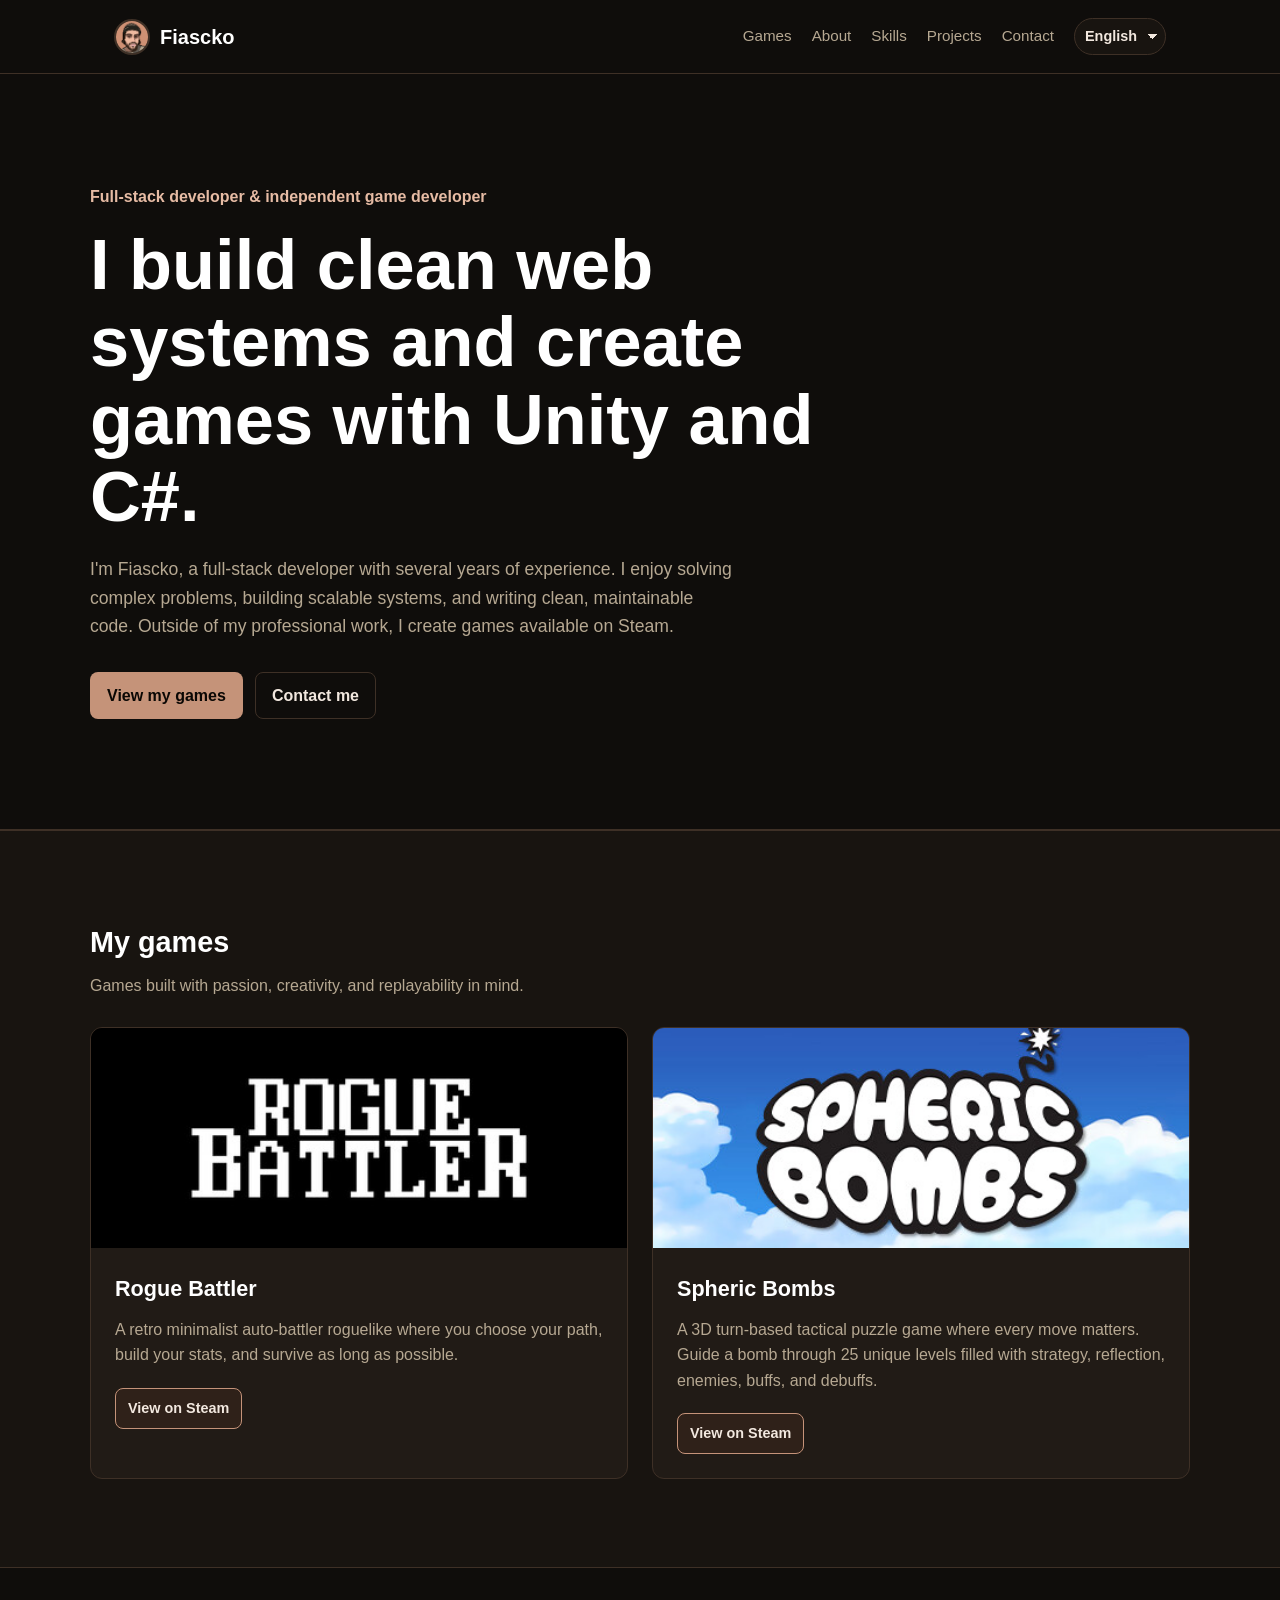
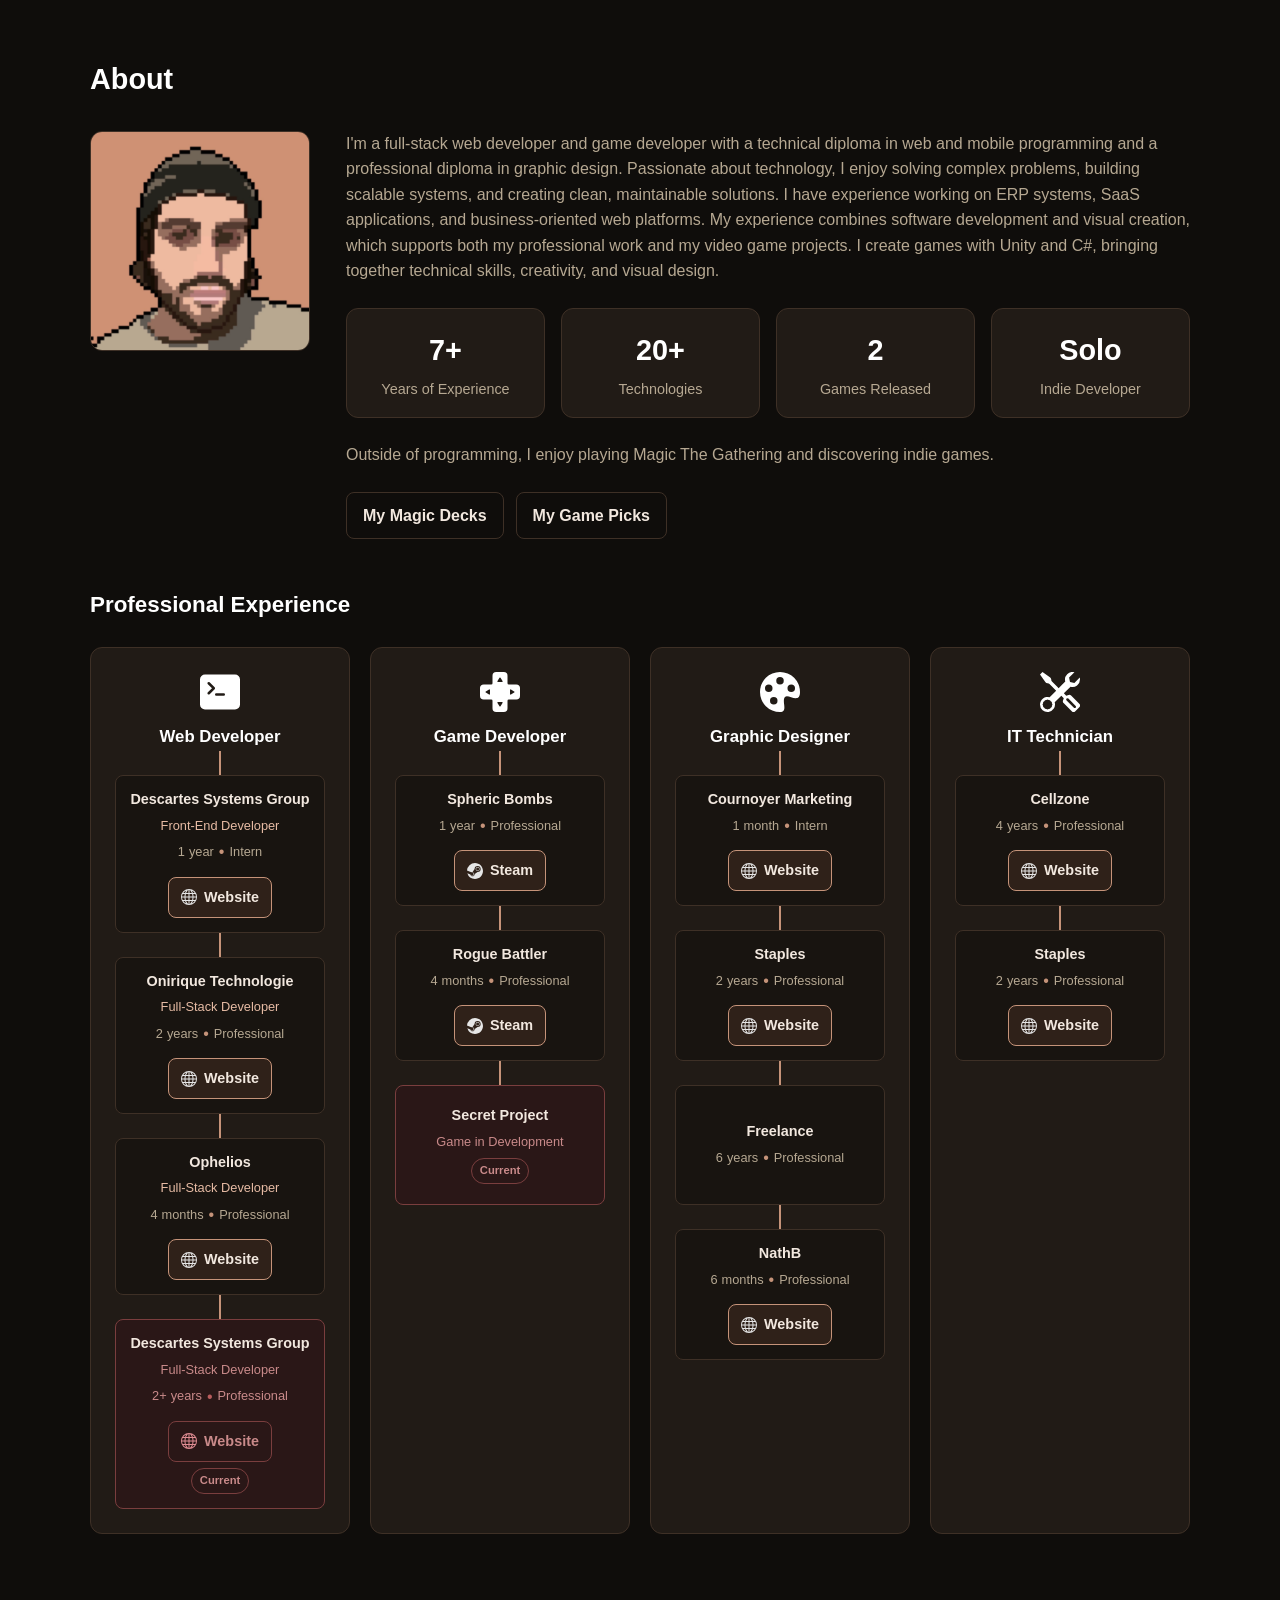
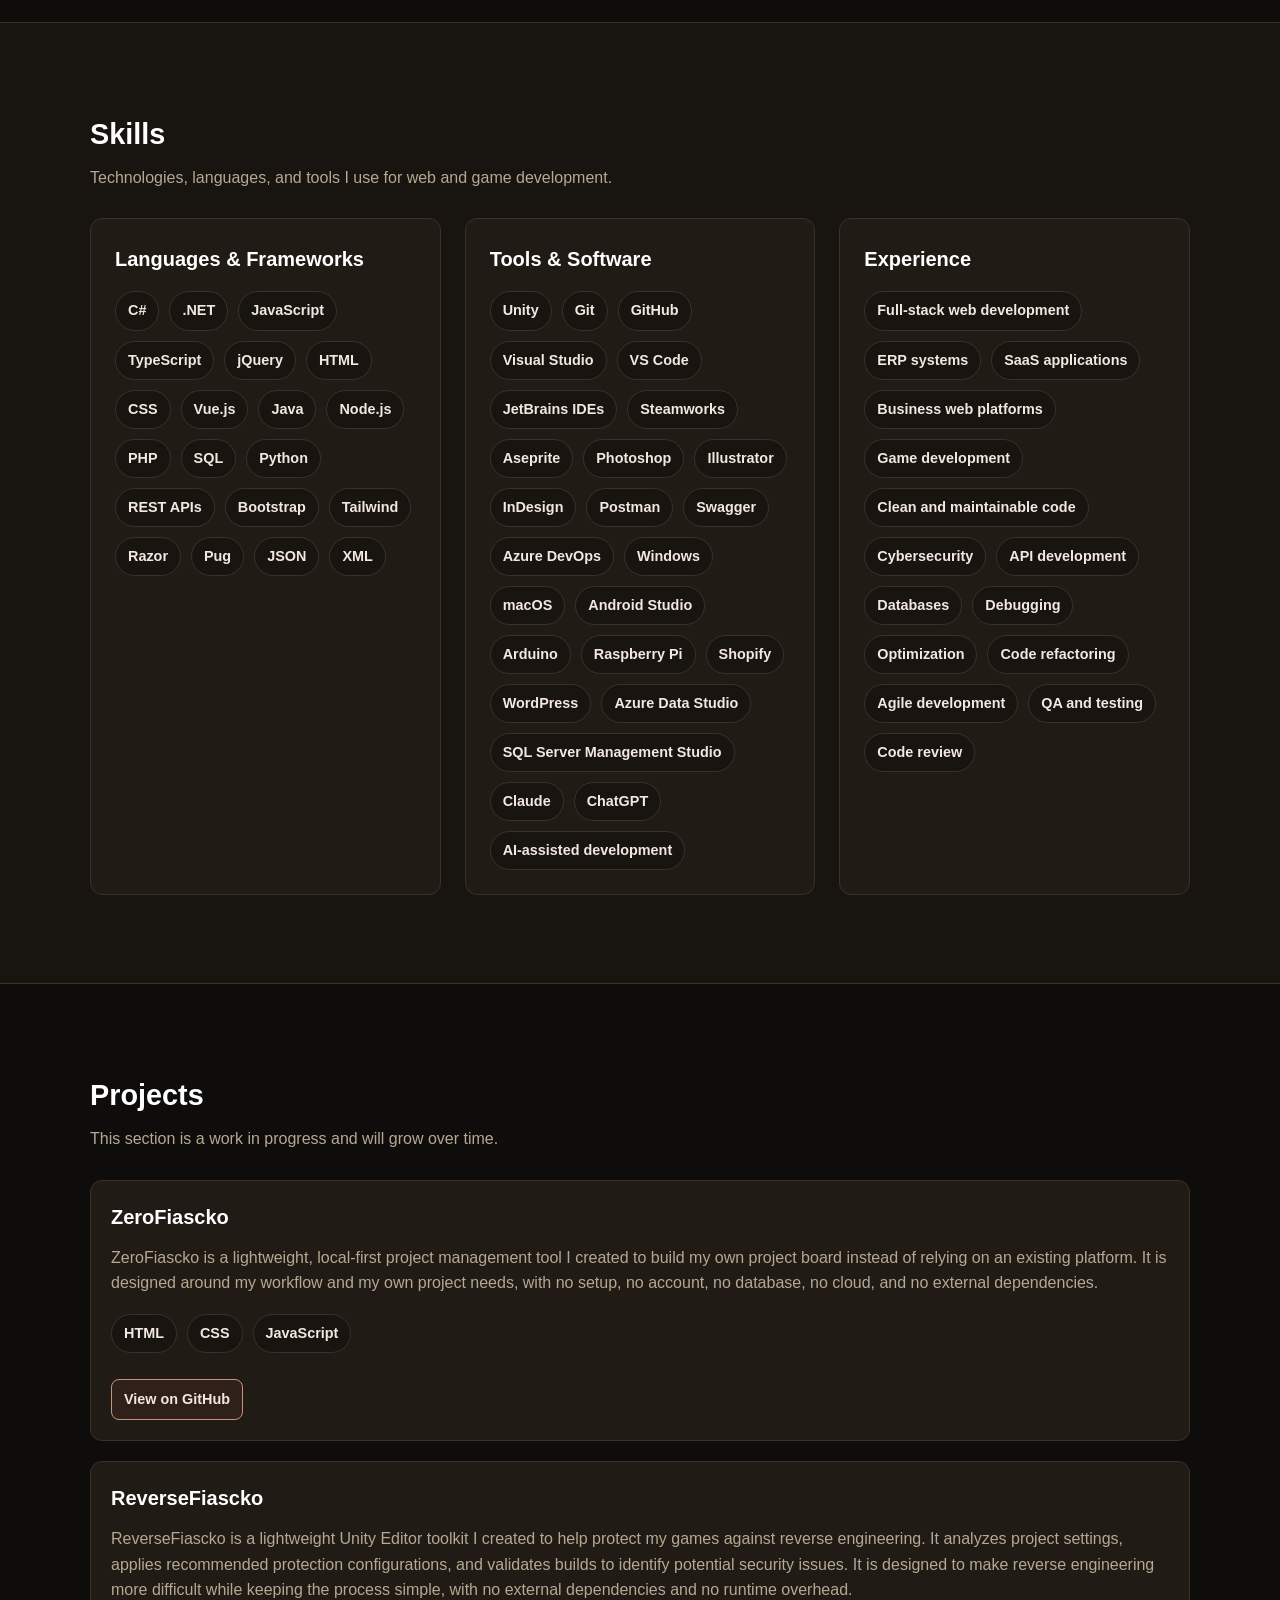
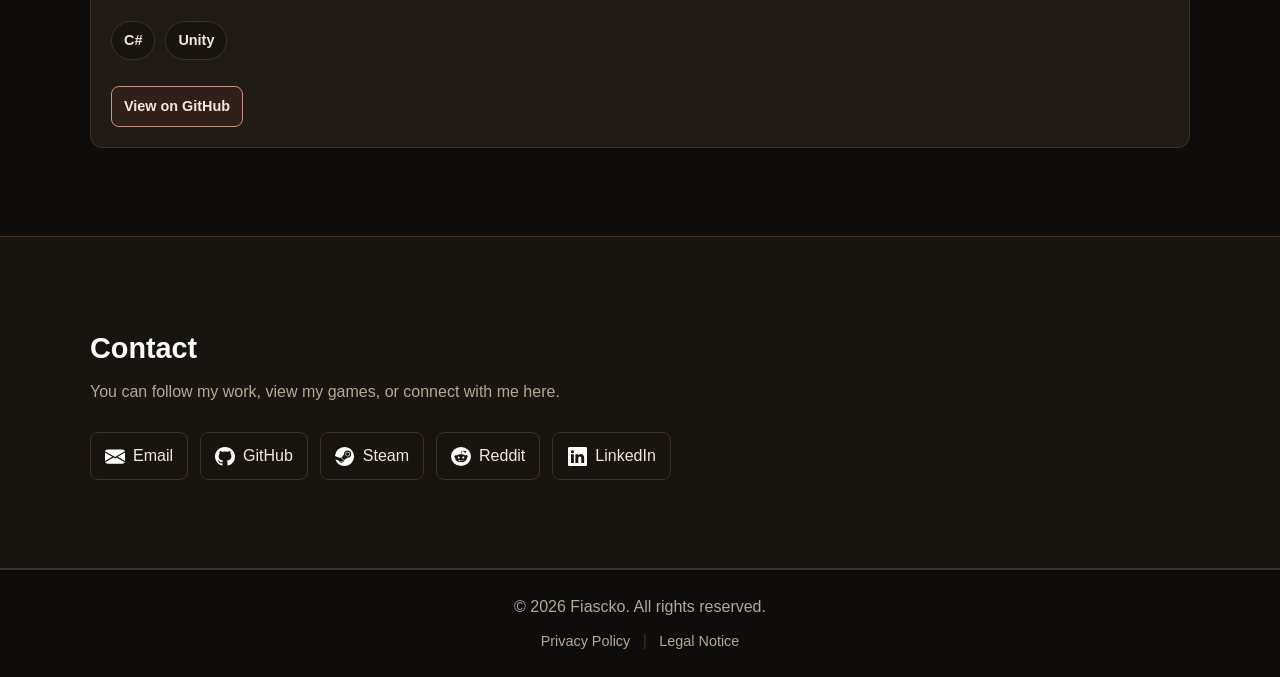
==== index.html @ 39b3ddce "feat: add code review in skills." ====
<!DOCTYPE html>
<html lang="en">
<head>
  <meta charset="UTF-8" />
  <meta name="viewport" content="width=device-width, initial-scale=1.0" />
  <meta
    name="description"
    content="Fiascko is a full-stack developer and independent game developer creating clean web systems and games with Unity and C#."
  />
  <title>Fiascko | Full-Stack Developer & Game Developer</title>
  <link rel="canonical" href="https://www.fiascko.com/"/>
  <link rel="icon" type="image/png" href="assets/logo/favicon.png"/>
  <link rel="stylesheet" href="css/style.css"/>
</head>
<body id="top">
  <header class="site-header">
    <nav class="navbar">
      <a href="#top" class="logo" aria-label="Fiascko home">
        <img
          src="assets/logo/profile.jpg"
          alt="Fiascko logo"
          class="logo-image"
        />
        <span>Fiascko</span>
      </a>
      <div class="nav-links">
        <a href="#games" class="nav-link" data-locale="nav_games">Games</a>
        <a href="#about" class="nav-link" data-locale="nav_about">About</a>
        <a href="#skills" class="nav-link" data-locale="nav_skills">Skills</a>
        <a href="#projects" class="nav-link" data-locale="nav_projects">Projects</a>
        <a href="#contact" class="nav-link" data-locale="nav_contact">Contact</a>
        <select id="locale-select" class="locale-select" aria-label="Language">
          <option
            value="en"
            data-label-en="English"
            data-label-fr="Anglais"
            data-label-it="Inglese"
            data-label-es="Inglés"
          >
            English
          </option>
          <option
            value="fr"
            data-label-en="French"
            data-label-fr="Français"
            data-label-it="Francese"
            data-label-es="Francés"
          >
            French
          </option>
          <option
            value="es"
            data-label-en="Spanish"
            data-label-fr="Espagnol"
            data-label-it="Spagnolo"
            data-label-es="Español"
          >
            Spanish
          </option>
          <option
            value="it"
            data-label-en="Italian"
            data-label-fr="Italien"
            data-label-it="Italiano"
            data-label-es="Italiano"
          >
            Italian
          </option>
        </select>
      </div>
    </nav>
  </header>
  <main>
    <section class="hero">
      <div class="hero-content">
        <p class="hero-tagline" data-locale="hero_tagline">
          Full-stack developer & independent game developer
        </p>
        <h1 data-locale="hero_title">
          I build clean web systems and create games with Unity and C#.
        </h1>
        <p class="hero-description" data-locale="hero_description">
          I'm Fiascko, a full-stack developer with several years of experience.
          I enjoy solving complex problems, building scalable systems, and
          writing clean, maintainable code. Outside of my professional work, I
          create games available on Steam.
        </p>
        <div class="hero-actions">
          <a href="#games" class="btn btn-primary" data-locale="hero_btn_games">
            View my games
          </a>
          <a href="#contact" class="btn btn-secondary" data-locale="hero_btn_contact">
            Contact me
          </a>
        </div>
      </div>
    </section>
    <section id="games" class="section section-alt">
      <div class="section-header">
        <h2 data-locale="games_title">My games</h2>
        <p data-locale="games_subtitle">
          Games built with passion, creativity, and replayability in mind.
        </p>
      </div>
      <div class="cards-grid">
        <article class="game-card">
          <img
            src="assets/steam-header/rogue-battler-header.jpg"
            alt="Rogue Battler"
            class="game-image"
          />
          <div class="card-content">
            <h3>Rogue Battler</h3>
            <p data-locale="rogue_battler_description">
              A retro minimalist auto-battler roguelike where you choose your
              path, build your stats, and survive as long as possible.
            </p>
            <a
              href="https://store.steampowered.com/app/4527990/Rogue_Battler/"
              class="btn btn-small"
              target="_blank"
              rel="noopener noreferrer"
              data-locale="view_on_steam"
            >
              View on Steam
            </a>
          </div>
        </article>
        <article class="game-card">
          <img
            src="assets/steam-header/spheric-bombs-header.jpg"
            alt="Spheric Bombs"
            class="game-image"
          />
          <div class="card-content">
            <h3>Spheric Bombs</h3>
            <p data-locale="spheric_bombs_description">
              A 3D turn-based tactical puzzle game where every move matters.
              Guide a bomb through 25 unique levels filled with strategy,
              reflection, enemies, buffs, and debuffs.
            </p>
            <a
              href="https://store.steampowered.com/app/2771650/Spheric_Bombs/"
              class="btn btn-small"
              target="_blank"
              rel="noopener noreferrer"
              data-locale="view_on_steam"
            >
              View on Steam
            </a>
          </div>
        </article>
      </div>
    </section>
    <section id="about" class="section">
      <div class="section-header">
        <h2 data-locale="about_title">About</h2>
      </div>
      <div class="about-layout">
        <div class="about-photo">
          <img
            src="assets/logo/profile.jpg"
            alt="Fiascko logo"
          />
        </div>
        <div class="about-content">
          <p data-locale="about_description">
            I'm a full-stack web developer and game developer with a technical diploma in web and mobile programming and a professional diploma in graphic design. Passionate about technology, I enjoy solving complex problems, building scalable systems, and creating clean, maintainable solutions. I have experience working on ERP systems, SaaS applications, and business-oriented web platforms. My experience combines software development and visual creation, which supports both my professional work and my video game projects. I create games with Unity and C#, bringing together technical skills, creativity, and visual design.
          </p>
          <div class="about-stats">
            <div class="about-stat">
              <span class="about-stat-number">7+</span>
              <span class="about-stat-label" data-locale="about_years_experience">Years of Experience</span>
            </div>
            <div class="about-stat">
              <span class="about-stat-number">20+</span>
              <span class="about-stat-label" data-locale="about_technologies">Technologies</span>
            </div>
            <div class="about-stat">
              <span class="about-stat-number">2</span>
              <span class="about-stat-label" data-locale="about_game_released">Games Released</span>
            </div>
            <div class="about-stat">
              <span class="about-stat-number" data-locale="about_solo">Solo</span>
              <span class="about-stat-label" data-locale="about_indie_developer">Indie Developer</span>
            </div>
          </div>
          <p class="about-hobbies" data-locale="about_hobbies">
            Outside of programming, I enjoy playing Magic The Gathering and discovering indie games.
          </p>
          <div class="about-links">
            <a href="mtg.html" class="btn btn-secondary" data-locale="about_magic_decks">
              My Magic Decks
            </a>
            <a href="game-picks.html" class="btn btn-secondary" data-locale="about_game_picks">
              My Game Picks
            </a>
          </div>
        </div>
      </div> 
      <div class="experience-section">
        <h3 class="experience-heading" data-locale="experience_title">
          Professional Experience
        </h3>
        <div class="experience-tree">
          <article class="skill-card experience-branch">
            <div class="experience-category">
              <img src="assets/logo/experience-icons/terminal.svg" alt="" aria-hidden="true">
              <h4 data-locale="experience_web_developer">Web Developer</h4>
            </div>
            <div class="experience-items">
              <div class="experience-item">
                <div class="experience-item-trigger">
                  <strong>Descartes Systems Group</strong>
                  <span class="experience-role" data-locale="experience_frontend">Front-End Developer</span>
                  <div class="experience-meta">
                    <span class="experience-period">
                      <span>1</span>
                      <span data-locale="experience_year">year</span>
                    </span>
                    <span class="experience-separator" aria-hidden="true">•</span>
                    <span data-locale="experience_intern">Intern</span>
                  </div>
                  <a href="https://www.descartes.com/" class="btn btn-small experience-website" target="_blank" rel="noopener noreferrer">
                    <img src="assets/logo/experience-icons/globe.svg" alt="" aria-hidden="true">
                    <span data-locale="experience_website">Website</span>
                  </a>
                </div>
              </div>
              <div class="experience-item">
                <div class="experience-item-trigger">
                  <strong>Onirique Technologie</strong>
                  <span class="experience-role" data-locale="experience_fullstack">Full-Stack Developer</span>
                  <div class="experience-meta">
                    <span class="experience-period">
                      <span>2</span>
                      <span data-locale="experience_years">years</span>
                    </span>
                    <span class="experience-separator" aria-hidden="true">•</span>
                    <span data-locale="experience_professional">Professional</span>
                  </div>
                  <a href="https://onirique.io" class="btn btn-small experience-website" target="_blank" rel="noopener noreferrer">
                    <img src="assets/logo/experience-icons/globe.svg" alt="" aria-hidden="true">
                    <span data-locale="experience_website">Website</span>
                  </a>
                </div>
              </div>
              <div class="experience-item">
                <div class="experience-item-trigger">
                  <strong>Ophelios</strong>
                  <span class="experience-role" data-locale="experience_fullstack">Full-Stack Developer</span>
                  <div class="experience-meta">
                    <span class="experience-period">
                      <span>4</span>
                      <span data-locale="experience_months">months</span>
                    </span>
                    <span class="experience-separator" aria-hidden="true">•</span>
                    <span data-locale="experience_professional">Professional</span>
                  </div>
                  <a href="https://ophelios.com" class="btn btn-small experience-website" target="_blank" rel="noopener noreferrer">
                    <img src="assets/logo/experience-icons/globe.svg" alt="" aria-hidden="true">
                    <span data-locale="experience_website">Website</span>
                  </a>
                </div>
              </div>
              <div class="experience-item experience-item-current">
                <div class="experience-item-trigger">
                  <strong>Descartes Systems Group</strong>
                  <span class="experience-role" data-locale="experience_fullstack">Full-Stack Developer</span>
                  <div class="experience-meta">
                    <span class="experience-period">
                      <span>2+</span>
                      <span data-locale="experience_years">years</span>
                    </span>
                    <span class="experience-separator" aria-hidden="true">•</span>
                    <span data-locale="experience_professional">Professional</span>
                  </div>
                  <a href="https://www.descartes.com/" class="btn btn-small experience-website" target="_blank" rel="noopener noreferrer">
                    <img src="assets/logo/experience-icons/globe.svg" alt="" aria-hidden="true">
                    <span data-locale="experience_website">Website</span>
                  </a>
                  <span class="experience-current" data-locale="experience_current">Current</span>
                </div>
              </div>
            </div>
          </article>
          <article class="skill-card experience-branch">
            <div class="experience-category">
              <img src="assets/logo/experience-icons/dpad.svg" alt="" aria-hidden="true">
              <h4 data-locale="experience_game_developer">Game Developer</h4>
            </div>
            <div class="experience-items">
              <div class="experience-item">
                <div class="experience-item-trigger">
                  <strong>Spheric Bombs</strong>
                  <div class="experience-meta">
                    <span class="experience-period">
                      <span>1</span>
                      <span data-locale="experience_year">year</span>
                    </span>
                    <span class="experience-separator" aria-hidden="true">•</span>
                    <span data-locale="experience_professional">Professional</span>
                  </div>
                  <a href="https://store.steampowered.com/app/2771650/Spheric_Bombs/" class="btn btn-small experience-website" target="_blank" rel="noopener noreferrer">
                    <img src="assets/logo/contact-icons/steam.svg" alt="" aria-hidden="true">
                    <span>Steam</span>
                  </a>
                </div>
              </div>
              <div class="experience-item">
                <div class="experience-item-trigger">
                  <strong>Rogue Battler</strong>
                  <div class="experience-meta">
                    <span class="experience-period">
                      <span>4</span>
                      <span data-locale="experience_months">months</span>
                    </span>
                    <span class="experience-separator" aria-hidden="true">•</span>
                    <span data-locale="experience_professional">Professional</span>
                  </div>
                  <a href="https://store.steampowered.com/app/4527990/Rogue_Battler/" class="btn btn-small experience-website" target="_blank" rel="noopener noreferrer">
                    <img src="assets/logo/contact-icons/steam.svg" alt="" aria-hidden="true">
                    <span>Steam</span>
                  </a>
                </div>
              </div>
              <div class="experience-item experience-item-current">
                <div class="experience-item-trigger">
                  <strong data-locale="experience_secret_project">Secret Project</strong>
                  <span class="experience-role" data-locale="experience_in_development">Game in Development</span>
                  <span class="experience-current" data-locale="experience_current">Current</span>
                </div>
              </div>
            </div>
          </article>
          <article class="skill-card experience-branch">
            <div class="experience-category">
              <img src="assets/logo/experience-icons/palette.svg" alt="" aria-hidden="true">
              <h4 data-locale="experience_graphic_designer">Graphic Designer</h4>
            </div>
            <div class="experience-items">
              <div class="experience-item">
                <div class="experience-item-trigger">
                  <strong>Cournoyer Marketing</strong>
                  <div class="experience-meta">
                    <span class="experience-period">
                      <span>1</span>
                      <span data-locale="experience_month">month</span>
                    </span>
                    <span class="experience-separator" aria-hidden="true">•</span>
                    <span data-locale="experience_intern">Intern</span>
                  </div>
                  <a href="https://www.cournoyer.cc" class="btn btn-small experience-website" target="_blank" rel="noopener noreferrer">
                    <img src="assets/logo/experience-icons/globe.svg" alt="" aria-hidden="true">
                    <span data-locale="experience_website">Website</span>
                  </a>
                </div>
              </div>
              <div class="experience-item">
                <div class="experience-item-trigger">
                  <strong>Staples</strong>
                  <div class="experience-meta">
                    <span class="experience-period">
                      <span>2</span>
                      <span data-locale="experience_years">years</span>
                    </span>
                    <span class="experience-separator" aria-hidden="true">•</span>
                    <span data-locale="experience_professional">Professional</span>
                  </div>
                  <a href="https://www.staples.ca/" class="btn btn-small experience-website" target="_blank" rel="noopener noreferrer">
                    <img src="assets/logo/experience-icons/globe.svg" alt="" aria-hidden="true">
                    <span data-locale="experience_website">Website</span>
                  </a>
                </div>
              </div>
              <div class="experience-item">
                <div class="experience-item-trigger">
                  <strong>Freelance</strong>
                  <div class="experience-meta">
                    <span class="experience-period">
                      <span>6</span>
                      <span data-locale="experience_years">years</span>
                    </span>
                    <span class="experience-separator" aria-hidden="true">•</span>
                    <span data-locale="experience_professional">Professional</span>
                  </div>
                </div>
              </div>
              <div class="experience-item">
                <div class="experience-item-trigger">
                  <strong>NathB</strong>
                  <div class="experience-meta">
                    <span class="experience-period">
                      <span>6</span>
                      <span data-locale="experience_months">months</span>
                    </span>
                    <span class="experience-separator" aria-hidden="true">•</span>
                    <span data-locale="experience_professional">Professional</span>
                  </div>
                  <a href="https://www.nathb.ca" class="btn btn-small experience-website" target="_blank" rel="noopener noreferrer">
                    <img src="assets/logo/experience-icons/globe.svg" alt="" aria-hidden="true">
                    <span data-locale="experience_website">Website</span>
                  </a>
                </div>
              </div>
            </div>
          </article>
          <article class="skill-card experience-branch">
            <div class="experience-category">
              <img src="assets/logo/experience-icons/tools.svg" alt="" aria-hidden="true">
              <h4 data-locale="experience_it_technician">IT Technician</h4>
            </div>
            <div class="experience-items">
              <div class="experience-item">
                <div class="experience-item-trigger">
                  <strong>Cellzone</strong>
                  <div class="experience-meta">
                    <span class="experience-period">
                      <span>4</span>
                      <span data-locale="experience_years">years</span>
                    </span>
                    <span class="experience-separator" aria-hidden="true">•</span>
                    <span data-locale="experience_professional">Professional</span>
                  </div>
                  <a href="https://www.cellzone.ca" class="btn btn-small experience-website" target="_blank" rel="noopener noreferrer">
                    <img src="assets/logo/experience-icons/globe.svg" alt="" aria-hidden="true">
                    <span data-locale="experience_website">Website</span>
                  </a>
                </div>
              </div>
              <div class="experience-item">
                <div class="experience-item-trigger">
                  <strong>Staples</strong>
                  <div class="experience-meta">
                    <span class="experience-period">
                      <span>2</span>
                      <span data-locale="experience_years">years</span>
                    </span>
                    <span class="experience-separator" aria-hidden="true">•</span>
                    <span data-locale="experience_professional">Professional</span>
                  </div>
                  <a href="https://www.staples.ca/" class="btn btn-small experience-website" target="_blank" rel="noopener noreferrer">
                    <img src="assets/logo/experience-icons/globe.svg" alt="" aria-hidden="true">
                    <span data-locale="experience_website">Website</span>
                  </a>
                </div>
              </div>
            </div>
          </article>
        </div>
      </div>
    </section>
    <section id="skills" class="section section-alt">
      <div class="section-header">
        <h2 data-locale="skills_title">Skills</h2>
        <p data-locale="skills_subtitle">
          Technologies, languages, and tools I use for web and game development.
        </p>
      </div>
      <div class="skills-grid">
        <article class="skill-card">
          <h3 data-locale="skills_languages_title">Languages & Frameworks</h3>
          <div class="skill-tags">
            <span>C#</span>
            <span>.NET</span>
            <span>JavaScript</span>
            <span>TypeScript</span>
            <span>jQuery</span>
            <span>HTML</span>
            <span>CSS</span>
            <span>Vue.js</span>
            <span>Java</span>
            <span>Node.js</span>
            <span>PHP</span>
            <span>SQL</span>
            <span>Python</span>
            <span>REST APIs</span>
            <span>Bootstrap</span>
            <span>Tailwind</span>
            <span>Razor</span>  
            <span>Pug</span>
            <span>JSON</span>  
            <span>XML</span> 
          </div>
        </article>
        <article class="skill-card">
          <h3 data-locale="skills_tools_title">Tools & Software</h3>
          <div class="skill-tags">
            <span>Unity</span>
            <span>Git</span>
            <span>GitHub</span>
            <span>Visual Studio</span>
            <span>VS Code</span>
            <span>JetBrains IDEs</span>
            <span>Steamworks</span>
            <span>Aseprite</span>
            <span>Photoshop</span>
            <span>Illustrator</span>
            <span>InDesign</span>
            <span>Postman</span>
            <span>Swagger</span>
            <span>Azure DevOps</span>
            <span>Windows</span>
            <span>macOS</span>
            <span>Android Studio</span>
            <span>Arduino</span>
            <span>Raspberry Pi</span>
            <span>Shopify</span>
            <span>WordPress</span>
            <span>Azure Data Studio</span>
            <span>SQL Server Management Studio</span>
            <span>Claude</span>
            <span>ChatGPT</span>
            <span>AI-assisted development</span>
          </div>
        </article>
        <article class="skill-card">
          <h3 data-locale="skills_experience_title">Experience</h3>
          <div class="skill-tags">
            <span data-locale="skill_full_stack">Full-stack web development</span>
            <span data-locale="skill_erp">ERP systems</span>
            <span data-locale="skill_saas">SaaS applications</span>
            <span data-locale="skill_business_platforms">Business web platforms</span>
            <span data-locale="skill_game_dev">Game development</span>
            <span data-locale="skill_clean_code">Clean and maintainable code</span>
            <span data-locale="skill_cybersecurity">Cybersecurity</span>
            <span data-locale="skill_api_development">API development</span>
            <span data-locale="skill_databases">Databases</span>
            <span data-locale="skill_debugging">Debugging</span>
            <span data-locale="skill_optimization">Optimization</span>
            <span data-locale="skill_code_refactoring">Code refactoring</span>
            <span data-locale="skill_agile_development">Agile development</span>
            <span data-locale="skill_qa">QA and testing</span>
            <span data-locale="skill_code_review">Code review</span>
          </div>
        </article>
      </div>
    </section>
    <section id="projects" class="section">
      <div class="section-header">
        <h2 data-locale="projects_title">Projects</h2>
        <p data-locale="projects_subtitle">
          This section is a work in progress and will grow over time.
        </p>
      </div>
      <div class="projects-grid">
        <article class="project-card">
          <h3>ZeroFiascko</h3>
          <p data-locale="project_zero_fiascko_description">
            ZeroFiascko is a lightweight, local-first project management tool I created to build my own project board instead of relying on an existing platform. It is designed around my workflow and my own project needs, with no setup, no account, no database, no cloud, and no external dependencies.
          </p>
          <div class="skill-tags project-tags">
            <span>HTML</span>
            <span>CSS</span>
            <span>JavaScript</span>
          </div>
          <a
            href="https://github.com/fiascko/ZeroFiascko"
            class="btn btn-small"
            target="_blank"
            rel="noopener noreferrer"
            data-locale="view_on_github"
          >
            View on GitHub
          </a>
        </article>
        <article class="project-card">
          <h3>ReverseFiascko</h3>
          <p data-locale="project_reverse_fiascko_description">
            ReverseFiascko is a lightweight Unity Editor toolkit I created to help protect my games against reverse engineering. It analyzes project settings, applies recommended protection configurations, and validates builds to identify potential security issues. It is designed to make reverse engineering more difficult while keeping the process simple, with no external dependencies and no runtime overhead.
          </p>
          <div class="skill-tags project-tags">
            <span>C#</span>
            <span>Unity</span>
          </div>
          <a
            href="https://github.com/fiascko/ReverseFiascko"
            class="btn btn-small"
            target="_blank"
            rel="noopener noreferrer"
            data-locale="view_on_github"
          >
            View on GitHub
          </a>
        </article>
      </div>
    </section>
    <section id="contact" class="section section-alt">
      <div class="section-header">
        <h2 data-locale="contact_title">Contact</h2>
        <p data-locale="contact_subtitle">
          You can follow my work, view my games, or connect with me here.
        </p>
      </div>
      <div class="social-links">
        <a
          href="mailto:help_fiascko@outlook.com"
          aria-label="Send an email to help_fiascko@outlook.com"
        >
          <img
            src="assets/logo/contact-icons/mail.svg"
            alt="Icon Mail"
            class="social-icon"
            aria-hidden="true"
          >
          <span>Email</span>
        </a>
        <a
          href="https://github.com/fiascko"
          target="_blank"
          rel="noopener noreferrer"
        >
          <img
            src="assets/logo/contact-icons/github.svg"
            alt="Icon Github"
            class="social-icon"
            aria-hidden="true"
          >
          <span>GitHub</span>
        </a>
        <a
          href="https://store.steampowered.com/developer/fiascko"
          target="_blank"
          rel="noopener noreferrer"
        >
          <img
            src="assets/logo/contact-icons/steam.svg"
            alt="Icon Steam"
            class="social-icon"
            aria-hidden="true"
          >
          <span>Steam</span>
        </a>
        <a
          href="https://www.reddit.com/user/FIASCK0/"
          target="_blank"
          rel="noopener noreferrer"
        >
          <img
            src="assets/logo/contact-icons/reddit.svg"
            alt="Icon Reddit"
            class="social-icon"
            aria-hidden="true"
          >
          <span>Reddit</span>
        </a>
        <a
          href="https://www.linkedin.com/in/jeremy-ethier"
          target="_blank"
          rel="noopener noreferrer"
        >
          <img
            src="assets/logo/contact-icons/linkedin.svg"
            alt="Icon Linkedin"
            class="social-icon"
            aria-hidden="true"
          >
          <span>LinkedIn</span>
        </a>
      </div>
    </section>
  </main>
  <footer class="site-footer">
    <p>
      © <span id="current-year"></span> Fiascko.
      <span data-locale="footer_rights">All rights reserved.</span>
    </p>
    <p class="footer-links">
      <a href="privacy.html" data-locale="footer_privacy">Privacy Policy</a>
      <span class="footer-separator">|</span>
      <a href="legal.html" data-locale="footer_legal">Legal Notice</a>
    </p>
  </footer>
  <button id="back-to-top" class="back-to-top" type="button" aria-label="Back to top">
    ↑
  </button>
  <script src="js/locales/en.js"></script>
  <script src="js/locales/fr.js"></script>
  <script src="js/locales/es.js"></script>
  <script src="js/locales/it.js"></script>
  <script src="js/locales.js"></script>
  <script src="js/main.js"></script>
</body>
</html>
---- css/style.css ----
:root {
  --color-bg: #0F0D0B;
  --color-bg-soft: #181410;
  --color-bg-card: #211B16;
  --color-border: #3E3026;
  --color-text: #F2E8DF;
  --color-text-muted: #B6A892;
  --color-accent: #C59379;
  --color-accent-hover: #E6BBA4;
  --color-accent-soft: #2F2119;
  --color-black: #0A0704;
  --color-white: #FFFFFF;
  --max-width: 1100px;
  --border-radius: 12px;
  --transition: 0.2s ease;
  --color-current-bg: #2A1717;
  --color-current-border: #7A3E3E;
  --color-current-hover: #B85C5C;
  --color-current-shadow: #B85C5C33;
  --color-current-text-muted: #C98A8A;
}

/* Scroll */
html {
  scroll-behavior: smooth;
}

section[id] {
  scroll-margin-top: 120px;
}

.nav-links {
  scrollbar-width: none;
}

.nav-links::-webkit-scrollbar {
  display: none;
}

/* Base mobile first */
* {
  box-sizing: border-box;
  margin: 0;
  padding: 0;
}

body {
  min-width: 320px;
  font-family: Arial, Helvetica, sans-serif;
  background: var(--color-bg);
  color: var(--color-text);
  line-height: 1.6;
}

a {
  color: inherit;
  text-decoration: none;
}

button,
select {
  font: inherit;
}

img {
  max-width: 100%;
  display: block;
}

/* Header */
.site-header {
  position: sticky;
  top: 0;
  z-index: 100;
  background: var(--color-bg);
  border-bottom: 1px solid var(--color-border);
}

.navbar {
  width: 100%;
  max-width: var(--max-width);
  margin: 0 auto;
  padding: 16px;
  display: flex;
  flex-direction: column;
  gap: 14px;
}

.nav-link {
  position: relative;
  font-weight: 500;
}

.nav-link.active {
  color: var(--color-accent-hover);
  font-weight: 700;
}

.nav-link.active::after {
  content: "";
  position: absolute;
  left: 0;
  right: 0;
  bottom: -6px;

  height: 2px;
  border-radius: 999px;
  background: var(--color-accent);
}

/* Logo */
.logo {
  display: inline-flex;
  align-items: center;
  gap: 10px;
  width: fit-content;

  color: var(--color-white);
  font-size: 1.25rem;
  font-weight: 700;
  transition: color var(--transition);
}

.logo:hover {
  color: var(--color-accent-hover);
}

.logo-image {
  width: 36px;
  height: 36px;
  border: 2px solid var(--color-border);
  border-radius: 50%;
  object-fit: cover;
  background: var(--color-bg-card);
  transition: border-color var(--transition);
}

.logo:hover .logo-image {
  border-color: var(--color-accent);
}

/* Navigation */
.nav-links {
  display: flex;
  flex-wrap: wrap;
  align-items: center;
  gap: 10px;
  row-gap: 12px;
  width: 100%;
  overflow: visible;
}

.nav-links a {
  color: var(--color-text-muted);
  font-size: clamp(0.68rem, 2.8vw, 0.95rem);
  white-space: nowrap;
  flex-shrink: 1;
  transition: color var(--transition);
}

.nav-links a:hover {
  color: var(--color-text);
}

.locale-select {
  appearance: none;
  flex: 0 0 auto;
  min-width: 92px;

  background:
    linear-gradient(45deg, transparent 50%, var(--color-text) 50%),
    linear-gradient(135deg, var(--color-text) 50%, transparent 50%),
    var(--color-bg-soft);

  background-position:
    calc(100% - 13px) 50%,
    calc(100% - 8px) 50%,
    0 0;

  background-size:
    5px 5px,
    5px 5px,
    100% 100%;

  background-repeat: no-repeat;

  color: var(--color-text);
  border: 1px solid var(--color-border);
  border-radius: 999px;
  padding: 6px 24px 6px 10px;
  cursor: pointer;
  font-size: 0.9rem;
  font-weight: 700;

  transition:
    border-color var(--transition),
    background-color var(--transition),
    color var(--transition),
    box-shadow var(--transition);
}

.locale-select:hover {
  border-color: var(--color-accent);
  color: var(--color-white);
  box-shadow: 0 0 12px var(--color-accent-soft);
}

.locale-select:focus,
.locale-select:focus-visible {
  outline: none;
  border-color: var(--color-accent);
  box-shadow: 0 0 0 2px var(--color-accent-soft);
}

.locale-select option {
  background: var(--color-bg-soft);
  color: var(--color-text);
}

@media (max-width: 899px) {
  .nav-links {
    flex-wrap: nowrap;
    gap: 7px;
  }

  .nav-links a {
    font-size: clamp(0.6rem, 2.35vw, 0.85rem);
    flex-shrink: 1;
  }

  .locale-select {
    flex: 0 0 auto;
    margin-left: auto;
    max-width: none;
  }
}

@media (max-width: 420px) {
  .nav-links {
    gap: 8px;
  }

  .nav-links a {
    font-size: clamp(0.66rem, 2.65vw, 0.85rem);
  }
}

html[data-current-locale="en"] .locale-select {
  width: 92px;
}

html[data-current-locale="fr"] .locale-select {
  width: 99px;
}

html[data-current-locale="es"] .locale-select {
  width: 98px;
}

html[data-current-locale="it"] .locale-select {
  width: 92px;
}

/* Hero */
.hero {
  padding: 64px 16px;
  border-bottom: 1px solid var(--color-border);
  background: var(--color-bg);
}

.hero-content {
  max-width: var(--max-width);
  margin: 0 auto;
}

.hero-tagline {
  display: inline-block;
  margin-bottom: 16px;
  color: var(--color-accent-hover);
  font-weight: 600;
}

.hero h1 {
  max-width: 760px;
  margin-bottom: 20px;
  color: var(--color-white);
  font-size: 2.3rem;
  line-height: 1.1;
}

.hero-description {
  max-width: 650px;
  margin-bottom: 32px;
  color: var(--color-text-muted);
  font-size: 1rem;
}

.hero-actions {
  display: flex;
  flex-direction: column;
  gap: 12px;
}

/* Sections */
.section {
  padding: 64px 16px;
}

.section-alt {
  background: var(--color-bg-soft);
  border-top: 1px solid var(--color-border);
  border-bottom: 1px solid var(--color-border);
}

.section-header,
.cards-grid,
.social-links {
  max-width: var(--max-width);
  margin-left: auto;
  margin-right: auto;
}

.section-header {
  margin-bottom: 28px;
}

.section-header h2 {
  margin-bottom: 8px;
  color: var(--color-white);
  font-size: 1.8rem;
}

.section-header p {
  color: var(--color-text-muted);
}

/* Cards */
.cards-grid {
  display: grid;
  grid-template-columns: 1fr;
  gap: 20px;
}

.game-card {
  background: var(--color-bg-card);
  border: 1px solid var(--color-border);
  border-radius: var(--border-radius);
  overflow: hidden;
  transition:
    transform var(--transition),
    border-color var(--transition),
    box-shadow var(--transition);
}

.game-card:hover {
  transform: translateY(-4px);
  border-color: var(--color-accent);
  box-shadow: 0 0 24px var(--color-accent-soft);
}

.game-image {
  width: 100%;
  height: 180px;
  object-fit: cover;
  background: var(--color-bg-soft);
}

.card-content {
  padding: 20px;
}

.card-content h3 {
  margin-bottom: 10px;
  color: var(--color-white);
  font-size: 1.35rem;
}

.card-content p {
  margin-bottom: 20px;
  color: var(--color-text-muted);
}

/* Buttons */
.btn {
  display: inline-flex;
  align-items: center;
  justify-content: center;

  width: 100%;
  border: 1px solid transparent;
  border-radius: 8px;
  padding: 10px 16px;

  font-weight: 700;
  transition:
    background var(--transition),
    border-color var(--transition),
    color var(--transition),
    transform var(--transition);
}

.btn:hover {
  transform: translateY(-1px);
}

.btn-primary {
  background: var(--color-accent);
  color: var(--color-black);
}

.btn-primary:hover {
  background: var(--color-accent-hover);
  color: var(--color-black);
}

.btn-secondary {
  background: transparent;
  border-color: var(--color-border);
  color: var(--color-text);
}

.btn-secondary:hover {
  border-color: var(--color-accent);
  background: var(--color-accent-soft);
  color: var(--color-white);
}

.btn-small {
  background: var(--color-accent-soft);
  border-color: var(--color-accent);
  color: var(--color-text);
  font-size: 0.9rem;
  padding: 8px 12px;
}

.btn-small:hover {
  background: var(--color-accent);
  border-color: var(--color-accent);
  color: var(--color-black);
}

/* About */
.about-layout {
  max-width: var(--max-width);
  margin-left: auto;
  margin-right: auto;

  display: flex;
  flex-direction: column;
  align-items: center;
  gap: 28px;
}

.about-photo {
  display: flex;
  justify-content: center;
  width: 100%;
}

.about-photo img {
  width: 180px;
  height: 180px;

  object-fit: cover;
  object-position: center;

  border-radius: var(--border-radius);
  border: 1px solid var(--color-border);
  background: var(--color-bg-card);

  transition:
    border-color var(--transition),
    box-shadow var(--transition);
}

.about-photo img:hover {
  border-color: var(--color-accent);
  box-shadow: 0 0 24px var(--color-accent-soft);
}

.about-content {
  display: flex;
  flex-direction: column;
  gap: 24px;

  width: 100%;
}

.about-content p {
  color: var(--color-text-muted);
}

.about-stats {
  display: grid;
  grid-template-columns: repeat(2, minmax(0, 1fr));
  gap: 16px;
}

.about-stat {
  background: var(--color-bg-card);
  border: 1px solid var(--color-border);
  border-radius: var(--border-radius);

  padding: 18px 14px;
  text-align: center;

  transition:
    transform var(--transition),
    border-color var(--transition),
    box-shadow var(--transition);
}

.about-stat:hover {
  transform: translateY(-4px);
  border-color: var(--color-accent);
  box-shadow: 0 0 24px var(--color-accent-soft);
}

.about-stat-number {
  display: block;

  margin-bottom: 6px;

  color: var(--color-white);
  font-size: 1.8rem;
  font-weight: 700;
}

.about-stat-label {
  display: block;

  color: var(--color-text-muted);
  font-size: .9rem;
  line-height: 1.4;
}

.about-hobbies {
  color: var(--color-text-muted);
}

.about-links {
  display: flex;
  flex-direction: column;
  gap: 12px;
}

/* Professional Experience */
.experience-section {
  max-width: var(--max-width);
  margin: 48px auto 0;
}

.experience-heading {
  margin-bottom: 24px;
  color: var(--color-white);
  font-size: 1.4rem;
}

.experience-category {
  display: flex;
  position: relative;
  flex-direction: column;
  align-items: center;
  gap: 12px;
  margin-bottom: 24px;
  text-align: center;
}

.experience-category img {
  width: 40px;
  height: 40px;
  object-fit: contain;
}

.experience-category h4 {
  color: var(--color-white);
  font-size: 1.05rem;
}


.experience-items {
  display: flex;
  flex-direction: column;
  align-items: center;
  gap: 24px;
}

.experience-item {
  position: relative;
  display: flex;
  flex-direction: column;
  align-items: center;
  width: 100%;
  min-width: 0;
}

.experience-item:not(:first-child)::before {
  content: "";
  position: absolute;
  bottom: 100%;
  left: 50%;
  width: 2px;
  height: 24px;
  background: var(--color-accent);
  transform: translateX(-50%);
}

.experience-item-trigger {
  position: relative;
  display: flex;
  flex-direction: column;
  align-items: center;
  justify-content: center;
  gap: 6px;
  width: 100%;
  min-height: 120px;
  padding: 14px 12px;
  border: 1px solid var(--color-border);
  border-radius: 8px;
  background: var(--color-bg-soft);
  color: var(--color-text);
  text-align: center;
  overflow-wrap: anywhere;
  transition:
    border-color var(--transition),
    background var(--transition),
    box-shadow var(--transition);
}

.experience-item-trigger:hover {
  border-color: var(--color-accent);
  background: var(--color-accent-soft);
  box-shadow: 0 0 16px var(--color-accent-soft);
}

.experience-item-trigger strong {
  font-size: 0.9rem;
  line-height: 1.35;
}

.experience-item-current .experience-item-trigger {
  background: var(--color-current-bg);
  border-color: var(--color-current-border);
}

.experience-item-current .experience-item-trigger:hover {
  background: var(--color-current-bg);
  border-color: var(--color-current-hover);
  box-shadow: 0 0 16px var(--color-current-shadow);
}

.experience-item-current .experience-role,
.experience-item-current .experience-meta {
  color: var(--color-current-text-muted);
}

.experience-item-current .experience-separator {
  color: var(--color-current-hover);
}

.experience-item-current .experience-current {
  background: var(--color-current-bg);
  border-color: var(--color-current-border);
  color: var(--color-current-text-muted);
}

.experience-role {
  color: var(--color-accent-hover);
  font-size: 0.8rem;
}

.experience-meta {
  display: flex;
  align-items: center;
  justify-content: center;
  flex-wrap: wrap;
  column-gap: 5px;
  row-gap: 0;
  color: var(--color-text-muted);
  font-size: 0.8rem;
  text-align: center;
}

.experience-period {
  display: inline-flex;
  align-items: center;
  gap: 4px;
  white-space: nowrap;
}

.experience-separator {
  color: var(--color-accent);
  font-size: 1rem;
  line-height: 1;
}

.experience-current {
  border: 1px solid var(--color-accent);
  border-radius: 999px;
  padding: 3px 8px;
  background: var(--color-accent-soft);
  color: var(--color-accent-hover);
  font-size: 0.7rem;
  font-weight: 600;
}

.experience-website {
  display: inline-flex;
  align-items: center;
  justify-content: center;
  flex-wrap: wrap;
  width: auto;
  max-width: 100%;
  gap: 7px;
  margin-top: 8px;
  text-align: center;
}

.experience-website span {
  white-space: nowrap;
}

.experience-website img {
  width: 16px;
  height: 16px;
  object-fit: contain;
  flex-shrink: 0;
  filter: brightness(0) saturate(100%) invert(90%);
}

.experience-website:hover img {
  filter: brightness(0);
}

.experience-item-current .experience-website {
  background: var(--color-current-bg);
  border-color: var(--color-current-border);
  color: var(--color-current-text-muted);
}

.experience-item-current .experience-website:hover {
  background: var(--color-current-hover);
  border-color: var(--color-current-hover);
  color: var(--color-white);
}

.experience-item-current .experience-website img {
  filter: brightness(0) saturate(100%) invert(63%) sepia(24%) saturate(590%) hue-rotate(306deg) brightness(94%);
}

.experience-item-current .experience-website:hover img {
  filter: brightness(0) invert(1);
}

.experience-tree {
  display: grid;
  grid-template-columns: repeat(2, minmax(0, 1fr));
  gap: 20px;
}

.experience-category::after {
  content: "";
  position: absolute;
  top: 100%;
  left: 50%;
  width: 2px;
  height: 24px;
  background: var(--color-accent);
  transform: translateX(-50%);
}

/* Skills */
.skills-grid {
  max-width: var(--max-width);
  margin-left: auto;
  margin-right: auto;

  display: grid;
  grid-template-columns: 1fr;
  gap: 20px;
}

.skill-card {
  background: var(--color-bg-card);
  border: 1px solid var(--color-border);
  border-radius: var(--border-radius);
  padding: 20px;
}

.skill-card h3 {
  margin-bottom: 16px;
  color: var(--color-white);
  font-size: 1.25rem;
}

.skill-tags {
  display: flex;
  flex-wrap: wrap;
  gap: 10px;
}

.skill-tags span {
  display: inline-flex;
  align-items: center;

  border: 1px solid var(--color-border);
  border-radius: 999px;
  padding: 7px 12px;

  background: var(--color-bg-soft);
  color: var(--color-text);
  font-size: 0.9rem;
  font-weight: 600;
}

.skill-tags span:hover {
  border-color: var(--color-accent);
  background: var(--color-accent-soft);
  color: var(--color-white);
}

/* Projects */
.projects-grid {
  max-width: var(--max-width);
  margin-left: auto;
  margin-right: auto;

  display: grid;
  grid-template-columns: 1fr;
  gap: 20px;
}

.project-card {
  display: flex;
  flex-direction: column;
  align-items: flex-start;
  min-height: 190px;
  background: var(--color-bg-card);
  border: 1px solid var(--color-border);
  border-radius: var(--border-radius);
  padding: 20px;
  transition:
    transform var(--transition),
    border-color var(--transition),
    box-shadow var(--transition);
}

.project-card:hover {
  transform: translateY(-4px);
  border-color: var(--color-accent);
  box-shadow: 0 0 24px var(--color-accent-soft);
}

.project-card h3 {
  margin-bottom: 12px;
  color: var(--color-white);
  font-size: 1.25rem;
}

.project-card p {
  color: var(--color-text-muted);
  margin-bottom: 18px;
}

.project-tags {
  margin-bottom: 22px;
}

.project-card .btn {
  margin-top: 4px;
}

/* Social links */
.social-links {
  display: flex;
  flex-direction: column;
  gap: 12px;
}

.social-links a {
  display: inline-flex;
  align-items: center;
  justify-content: center;
  gap: 8px;
  border: 1px solid var(--color-border);
  border-radius: 8px;
  padding: 10px 14px;
  color: var(--color-text);
  text-align: center;
  transition:
    border-color var(--transition),
    background var(--transition),
    color var(--transition);
}

.social-links a:hover {
  border-color: var(--color-accent);
  background: var(--color-accent-soft);
  color: var(--color-white);
}

.social-icon {
  width: 20px;
  height: 20px;
  max-height: 1.2em;
  object-fit: contain;
  flex: 0 0 auto;
}

/* Footer */
.site-footer {
  padding: 24px 16px;
  border-top: 1px solid var(--color-border);
  background: var(--color-bg);
  color: var(--color-text-muted);
  text-align: center;
}

.footer-links {
  margin-top: 8px;
}

.footer-links a {
  color: var(--color-text-muted);
  font-size: 0.9rem;
}

.footer-links a:hover {
  color: var(--color-accent-hover);
}

.footer-separator {
  margin: 0 8px;
  color: var(--color-border);
}

/* Back to top */
.back-to-top {
  position: fixed;
  right: 16px;
  bottom: 16px;
  z-index: 90;

  width: 44px;
  height: 44px;
  border: 1px solid var(--color-border);
  border-radius: 50%;

  background: var(--color-bg-card);
  color: var(--color-text);
  cursor: pointer;

  font-size: 1.2rem;
  font-weight: 700;

  opacity: 0;
  pointer-events: none;
  transform: translateY(8px);

  transition:
    opacity var(--transition),
    transform var(--transition),
    border-color var(--transition),
    background var(--transition),
    color var(--transition);
}

.back-to-top.visible {
  opacity: 1;
  pointer-events: auto;
  transform: translateY(0);
}

.back-to-top:hover {
  border-color: var(--color-accent);
  background: var(--color-accent-soft);
  color: var(--color-white);
}

.back-to-top:focus-visible {
  outline: 2px solid var(--color-accent);
  outline-offset: 3px;
}

/* Legal / Privacy page */
.legal-page {
  min-height: 70vh;
}

.legal-content {
  max-width: 820px;
  margin-left: auto;
  margin-right: auto;
}

.legal-content h1 {
  margin-bottom: 12px;
  color: var(--color-white);
  font-size: 2.4rem;
  line-height: 1.1;
}

.legal-content h2 {
  margin-top: 32px;
  margin-bottom: 10px;
  color: var(--color-white);
  font-size: 1.35rem;
}

.legal-content p {
  margin-bottom: 16px;
  color: var(--color-text-muted);
}

.legal-content a {
  color: var(--color-accent-hover);
  font-weight: 600;
}

.legal-content a:hover {
  color: var(--color-white);
}

.legal-content .btn-primary {
  color: var(--color-black);
}

.legal-content .btn-primary:hover {
  color: var(--color-black);
}

.legal-actions {
  margin-top: 32px;
}

/* MTG */
.mtg-grid {
  grid-template-columns: 1fr;
}

.mtg-card {
  display: flex;
  flex-direction: column;
}

.mtg-card-image {
  display: flex;
  align-items: center;
  justify-content: center;

  padding: 24px;
  background: var(--color-bg-soft);
}

.mtg-image {
  width: auto;
  height: 360px;
  max-width: 100%;
  object-fit: contain;
}

.mtg-format {
  display: inline-flex;
  width: fit-content;

  margin-bottom: 14px;
  border: 1px solid var(--color-border);
  border-radius: 999px;
  padding: 5px 10px;

  background: var(--color-bg-soft);
  color: var(--color-text-muted);

  font-size: 0.8rem;
  font-weight: 600;
}

.mtg-card .card-content {
  display: flex;
  flex-direction: column;
  align-items: flex-start;
}

.mtg-actions {
  max-width: var(--max-width);
  margin: 32px auto 0;
}

/* Game Picks */
.game-picks-page {
  min-height: 70vh;
}

.game-picks-grid {
  display: grid;
  grid-template-columns: 1fr;
  gap: 28px;

  max-width: var(--max-width);
  margin-left: auto;
  margin-right: auto;
}

.game-pick-card {
  padding: 20px;

  background: var(--color-bg-card);
  border: 1px solid var(--color-border);
  border-radius: var(--border-radius);

  transition:
    transform var(--transition),
    border-color var(--transition),
    box-shadow var(--transition);
}

.game-pick-card:hover {
  transform: translateY(-4px);
  border-color: var(--color-accent);
  box-shadow: 0 0 24px var(--color-accent-soft);
}

.game-pick-card h2 {
  margin-bottom: 16px;

  color: var(--color-white);
  font-size: 1.5rem;
}

.game-pick-body {
  display: grid;
  grid-template-columns: 1fr;
  gap: 20px;
}

.game-pick-image {
  display: block;

  width: 100%;
  aspect-ratio: 16 / 9;

  object-fit: cover;
  object-position: center;

  border-radius: 8px;
  background: var(--color-bg-soft);
}

.game-pick-content {
  padding: 0;
}

.game-pick-content p {
  color: var(--color-text-muted);
}

.game-picks-actions {
  max-width: var(--max-width);
  margin: 32px auto 0;
}

/* Tablet */
@media (min-width: 640px) {
  .navbar {
    padding: 18px 24px;
  }

  .hero {
    padding: 80px 24px;
  }

  .hero h1 {
    font-size: 3rem;
  }

  .hero-description {
    font-size: 1.05rem;
  }

  .hero-actions {
    flex-direction: row;
  }

  .btn {
    width: auto;
  }

  .section {
    padding: 72px 24px;
  }

  .about-photo img {
    width: 220px;
    height: 220px;
  }

  .about-links {
    flex-direction: row;
    justify-content: flex-start;
  }

  .social-links {
    flex-direction: row;
    flex-wrap: wrap;
  }

  .social-links a {
    text-align: left;
  }
}

@media (min-width: 768px) {
  .experience-tree {
    grid-template-columns: repeat(4, minmax(0, 1fr));
  }
}

/* Desktop */
@media (min-width: 900px) {
  .navbar {
    flex-direction: row;
    justify-content: space-between;
    align-items: center;
  }

  .nav-links {
    justify-content: flex-end;
    flex: 1;
    gap: 20px;
    width: auto;
  }

  .nav-links a {
    font-size: 0.95rem;
    flex-shrink: 0;
  }

  .locale-select {
    flex-basis: auto;
  }

  .hero {
    padding: 110px 24px;
  }

  .hero h1 {
    font-size: 4.4rem;
  }

  .hero-description {
    font-size: 1.1rem;
  }

  .section {
    padding: 88px 24px;
  }

  .cards-grid {
    grid-template-columns: repeat(2, minmax(0, 1fr));
    gap: 24px;
  }

  /* MTG */
  .cards-grid.mtg-grid {
    grid-template-columns: 1fr;
  }

  .mtg-card {
    display: grid;
    grid-template-columns: 360px 1fr;
  }

  .mtg-card-image {
    display: flex;
    align-items: center;
    justify-content: center;
    padding: 24px;
  }

  .mtg-image {
    width: auto;
    height: 420px;
    max-width: 100%;
    object-fit: contain;
  }

  .game-image {
    height: 220px;
  }

  .card-content {
    padding: 24px;
  }

  .about-layout {
    display: grid;
    grid-template-columns: 220px 1fr;
    gap: 36px;
    align-items: start;
  }

  .about-content {
    text-align: left;
  }

  .about-stats {
    grid-template-columns: repeat(4, minmax(0, 1fr));
  }

  .skills-grid {
    grid-template-columns: repeat(3, minmax(0, 1fr));
    gap: 24px;
  }

  .skill-card {
    padding: 24px;
  }

  /* Game Picks */
  .game-pick-card {
    padding: 24px;
  }

  .game-pick-card h2 {
    margin-bottom: 20px;
  }

  .game-pick-body {
    grid-template-columns: minmax(0, 48%) minmax(0, 1fr);
    align-items: start;
    gap: 32px;
  }

  .game-pick-content {
    padding-top: 4px;
  }
}
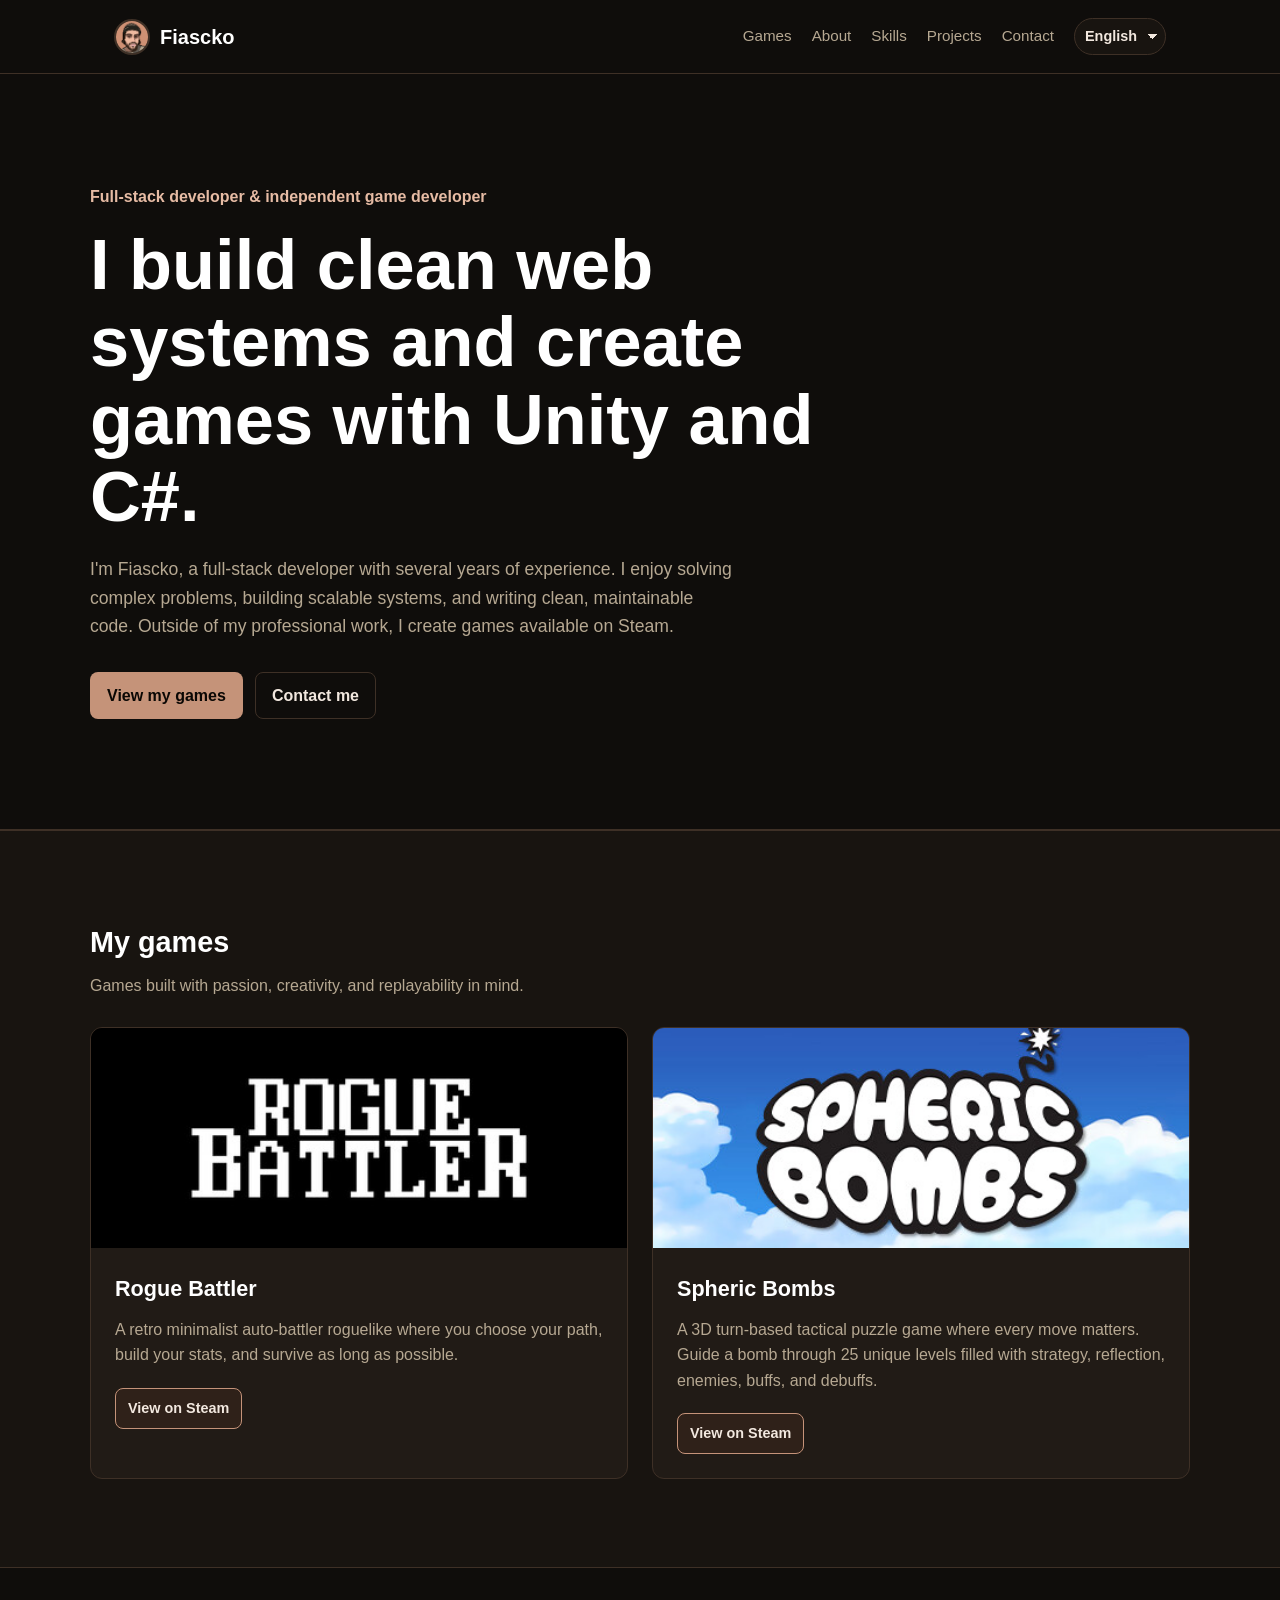
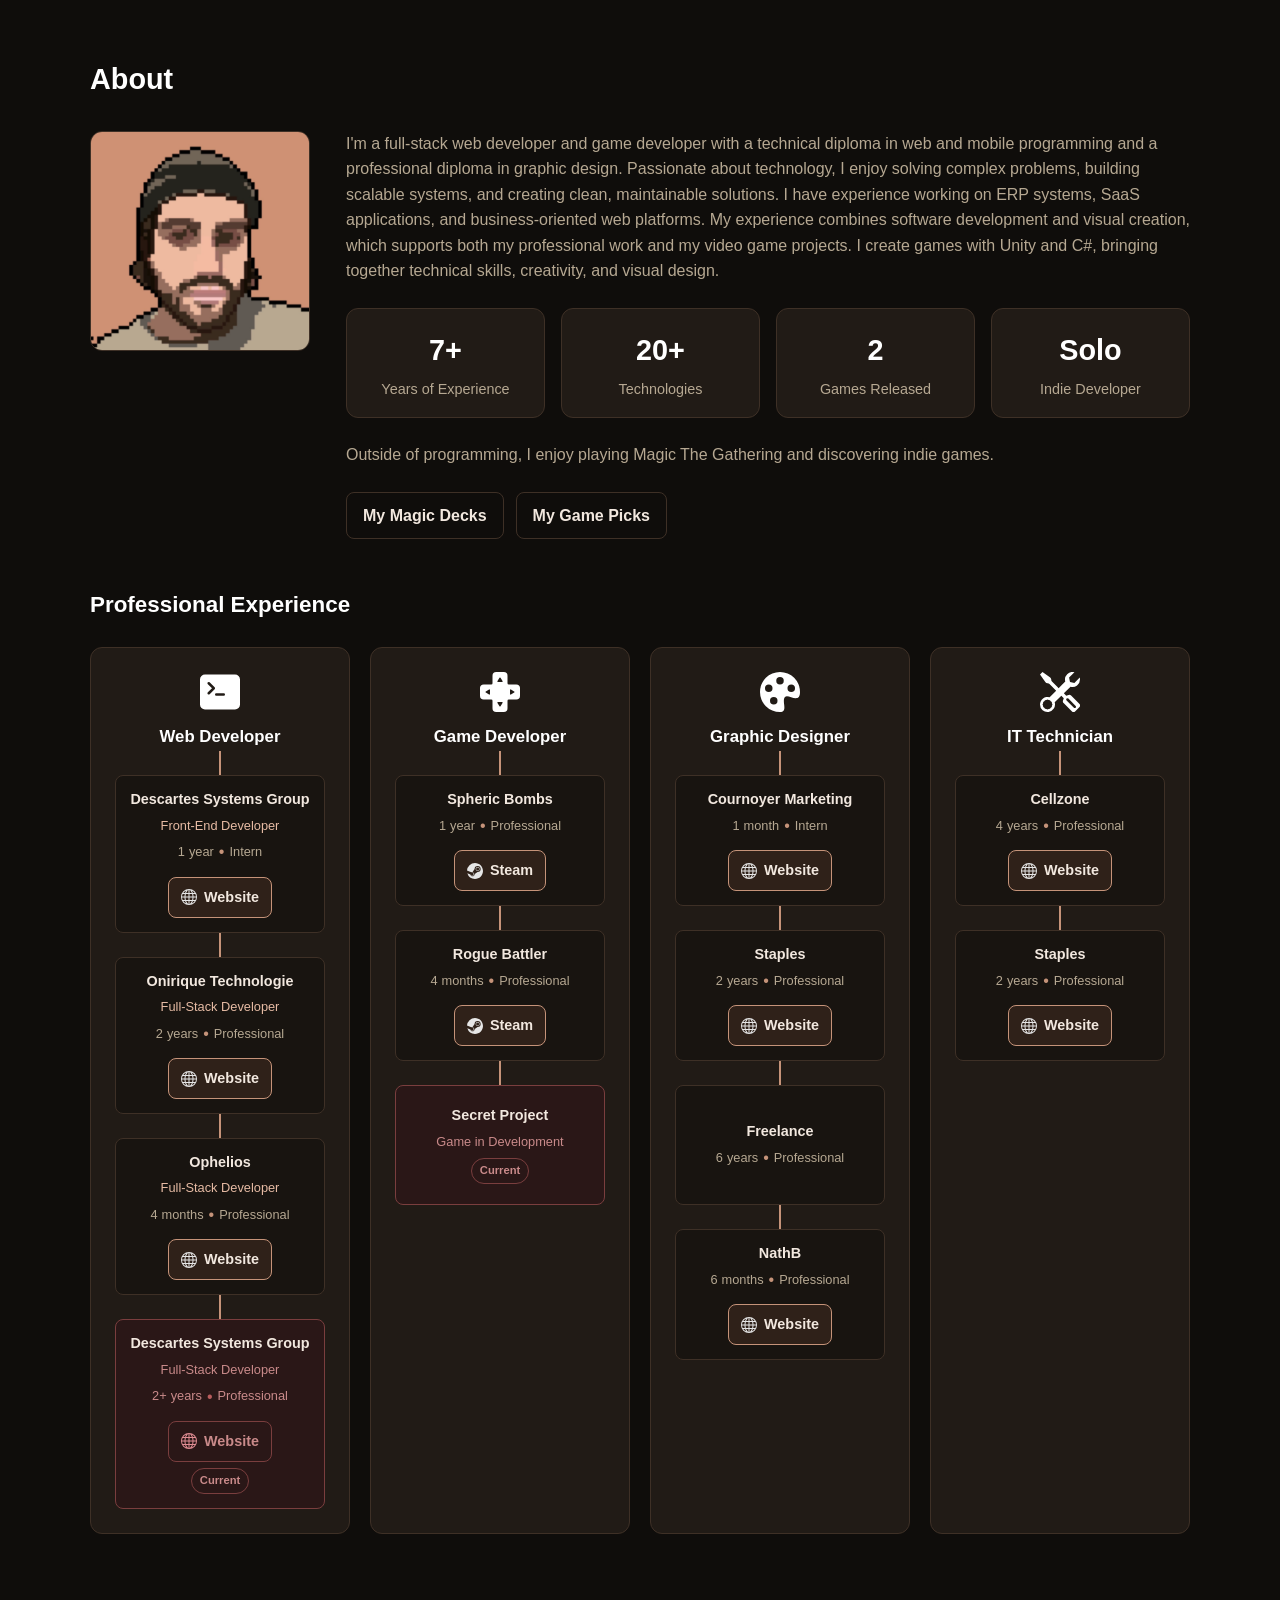
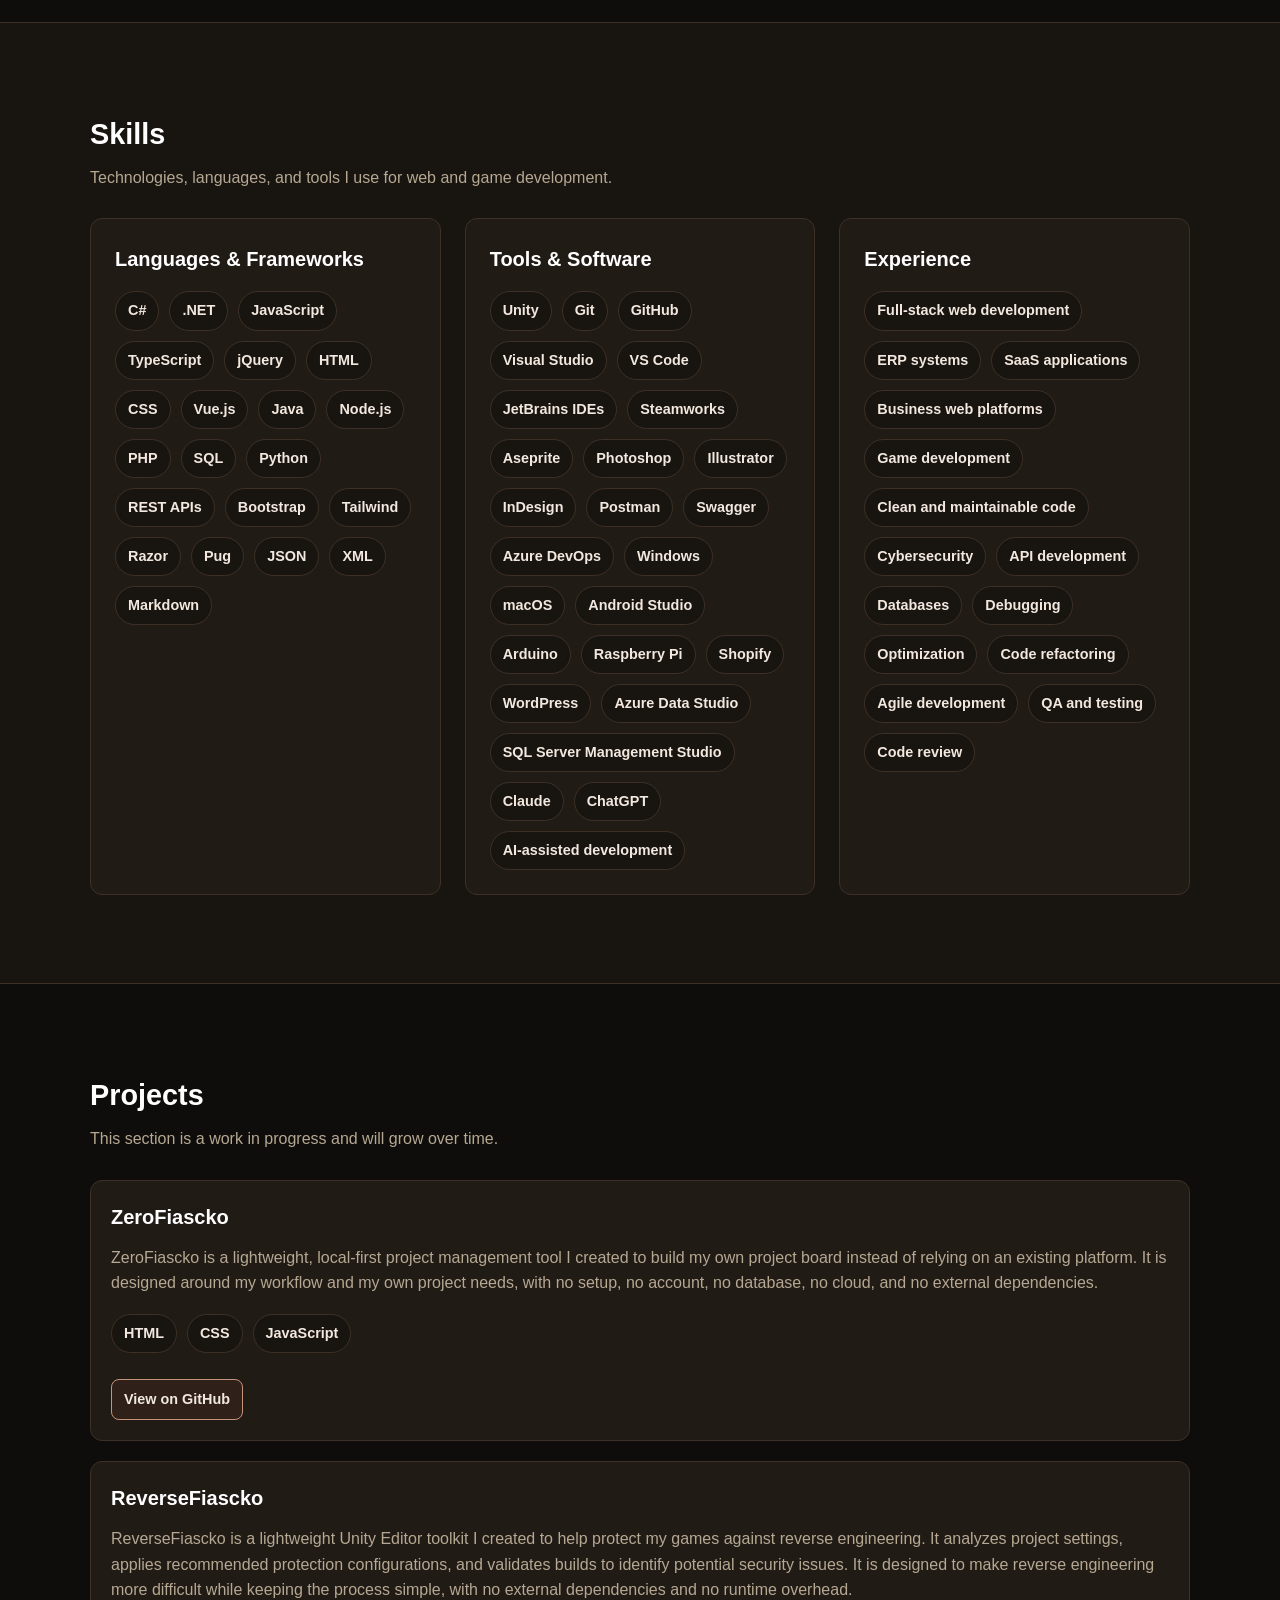
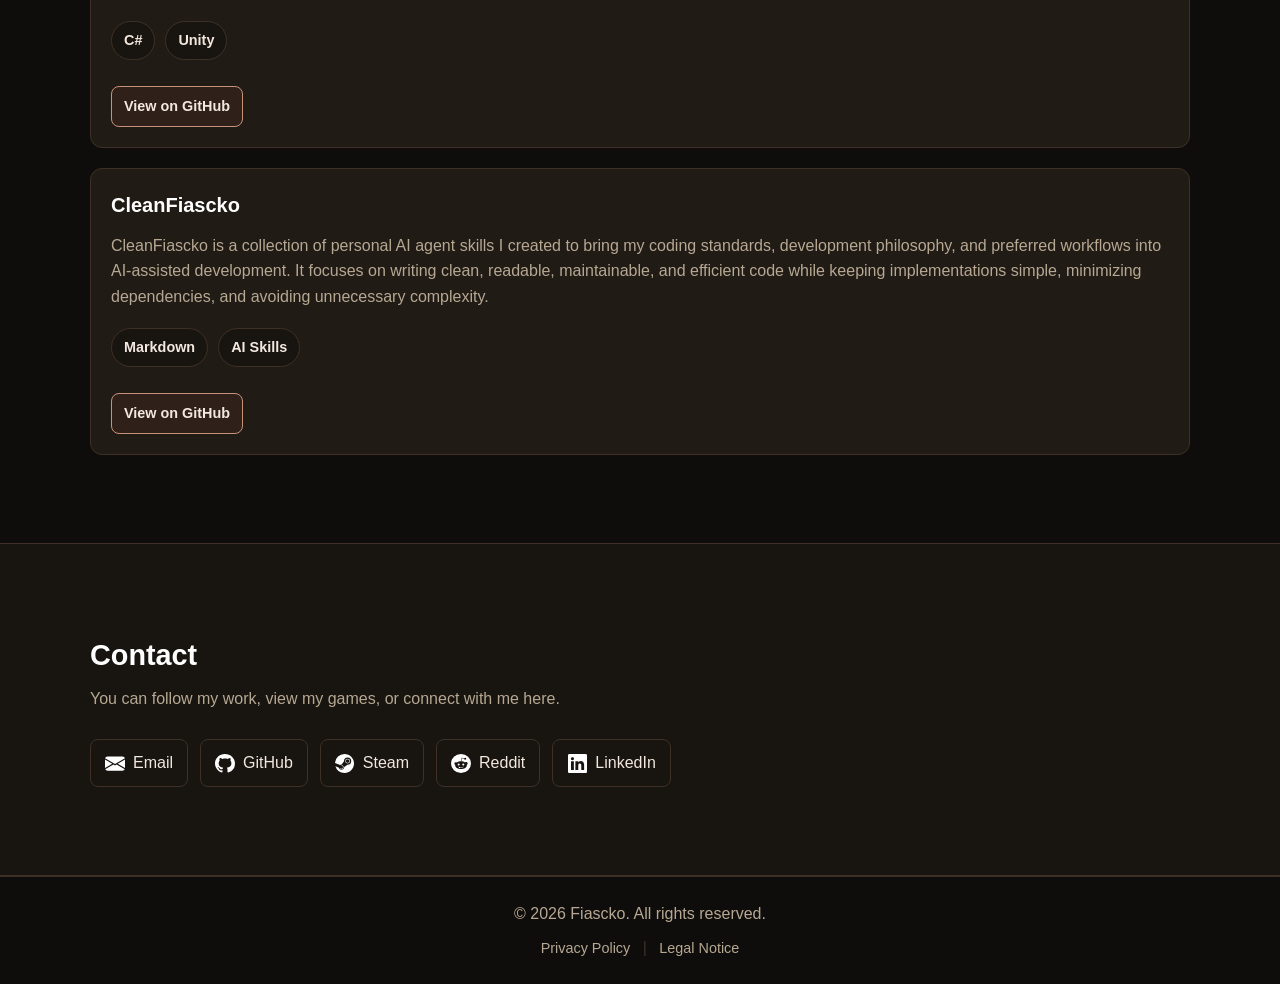
==== commit 926a92d7: "feat: add CleanFiascko in projects section." ====
--- a/index.html
+++ b/index.html
@@ -1,3 +1,4 @@
+<!-- Copyright (c) Fiascko. All rights reserved. | Project: fiascko.com | File: index.html -->
 <!DOCTYPE html>
 <html lang="en">
 <head>
@@ -29,44 +30,46 @@
         <a href="#skills" class="nav-link" data-locale="nav_skills">Skills</a>
         <a href="#projects" class="nav-link" data-locale="nav_projects">Projects</a>
         <a href="#contact" class="nav-link" data-locale="nav_contact">Contact</a>
-        <select id="locale-select" class="locale-select" aria-label="Language">
-          <option
-            value="en"
-            data-label-en="English"
-            data-label-fr="Anglais"
-            data-label-it="Inglese"
-            data-label-es="Inglés"
-          >
-            English
-          </option>
-          <option
-            value="fr"
-            data-label-en="French"
-            data-label-fr="Français"
-            data-label-it="Francese"
-            data-label-es="Francés"
-          >
-            French
-          </option>
-          <option
-            value="es"
-            data-label-en="Spanish"
-            data-label-fr="Espagnol"
-            data-label-it="Spagnolo"
-            data-label-es="Español"
-          >
-            Spanish
-          </option>
-          <option
-            value="it"
-            data-label-en="Italian"
-            data-label-fr="Italien"
-            data-label-it="Italiano"
-            data-label-es="Italiano"
-          >
-            Italian
-          </option>
-        </select>
+        <div class="locale-select-wrapper">
+          <select id="locale-select" class="locale-select" aria-label="Language">
+            <option
+              value="en"
+              data-label-en="English"
+              data-label-fr="Anglais"
+              data-label-it="Inglese"
+              data-label-es="Inglés"
+            >
+              English
+            </option>
+            <option
+              value="fr"
+              data-label-en="French"
+              data-label-fr="Français"
+              data-label-it="Francese"
+              data-label-es="Francés"
+            >
+              French
+            </option>
+            <option
+              value="es"
+              data-label-en="Spanish"
+              data-label-fr="Espagnol"
+              data-label-it="Spagnolo"
+              data-label-es="Español"
+            >
+              Spanish
+            </option>
+            <option
+              value="it"
+              data-label-en="Italian"
+              data-label-fr="Italien"
+              data-label-it="Italiano"
+              data-label-es="Italiano"
+            >
+              Italian
+            </option>
+          </select>
+        </div>
       </div>
     </nav>
   </header>
@@ -480,7 +483,8 @@
             <span>Razor</span>  
             <span>Pug</span>
             <span>JSON</span>  
-            <span>XML</span> 
+            <span>XML</span>
+            <span>Markdown</span>  
           </div>
         </article>
         <article class="skill-card">
@@ -575,6 +579,25 @@
           </div>
           <a
             href="https://github.com/fiascko/ReverseFiascko"
+            class="btn btn-small"
+            target="_blank"
+            rel="noopener noreferrer"
+            data-locale="view_on_github"
+          >
+            View on GitHub
+          </a>
+        </article>
+        <article class="project-card">
+          <h3>CleanFiascko</h3>
+          <p data-locale="project_clean_fiascko_description">
+            CleanFiascko is a collection of personal AI agent skills I created to bring my coding standards, development philosophy, and preferred workflows into AI-assisted development. It focuses on writing clean, readable, maintainable, and efficient code while keeping implementations simple, minimizing dependencies, and avoiding unnecessary complexity.
+          </p>
+          <div class="skill-tags project-tags">
+            <span>Markdown</span>
+            <span>AI Skills</span>
+          </div>
+          <a
+            href="https://github.com/fiascko/CleanFiascko"
             class="btn btn-small"
             target="_blank"
             rel="noopener noreferrer"
--- a/css/style.css
+++ b/css/style.css
@@ -1,3 +1,5 @@
+/* Copyright (c) Fiascko. All rights reserved. | Project: fiascko.com | File: style.css */
+
 :root {
   --color-bg: #0F0D0B;
   --color-bg-soft: #181410;
@@ -225,13 +227,14 @@
 
   .nav-links a {
     font-size: clamp(0.6rem, 2.35vw, 0.85rem);
-    flex-shrink: 1;
-  }
-
-  .locale-select {
-    flex: 0 0 auto;
+  }
+
+  .locale-select-wrapper {
     margin-left: auto;
-    max-width: none;
+  }
+
+  .locale-select-wrapper.is-compact {
+    margin-right: 6px;
   }
 }
 
@@ -259,6 +262,57 @@
 
 html[data-current-locale="it"] .locale-select {
   width: 92px;
+}
+
+.locale-select-wrapper {
+  position: relative;
+  display: inline-flex;
+  flex: 0 0 auto;
+}
+
+html[data-current-locale] .locale-select-wrapper.is-compact .locale-select {
+  width: 50px;
+  min-width: 0;
+  color: transparent;
+}
+
+.locale-select-wrapper.is-compact::after {
+  content: attr(data-short-label);
+  position: absolute;
+  top: 50%;
+  left: 10px;
+  transform: translateY(-50%);
+  color: var(--color-text);
+  font-size: 0.8rem;
+  font-weight: 700;
+  pointer-events: none;
+}
+
+html[lang="it"] .locale-select-wrapper.is-compact::after {
+  left: 13px;
+}
+
+.locale-select-wrapper.is-compact .locale-select option {
+  color: var(--color-text);
+}
+
+@media (max-width: 340px) {
+  .locale-select-wrapper.is-compact .locale-select {
+    padding: 6px 4px;
+  }
+
+  html[lang="es"] .nav-links {
+    gap: 6px;
+  }
+
+  html[lang="es"] .navbar {
+    padding-left: 8px;
+    padding-right: 6px;
+  }
+
+  html[lang="es"] .nav-links a {
+    font-size: 0.64rem;
+  }
 }
 
 /* Hero */
@@ -576,7 +630,6 @@
   color: var(--color-white);
   font-size: 1.05rem;
 }
-
 
 .experience-items {
   display: flex;
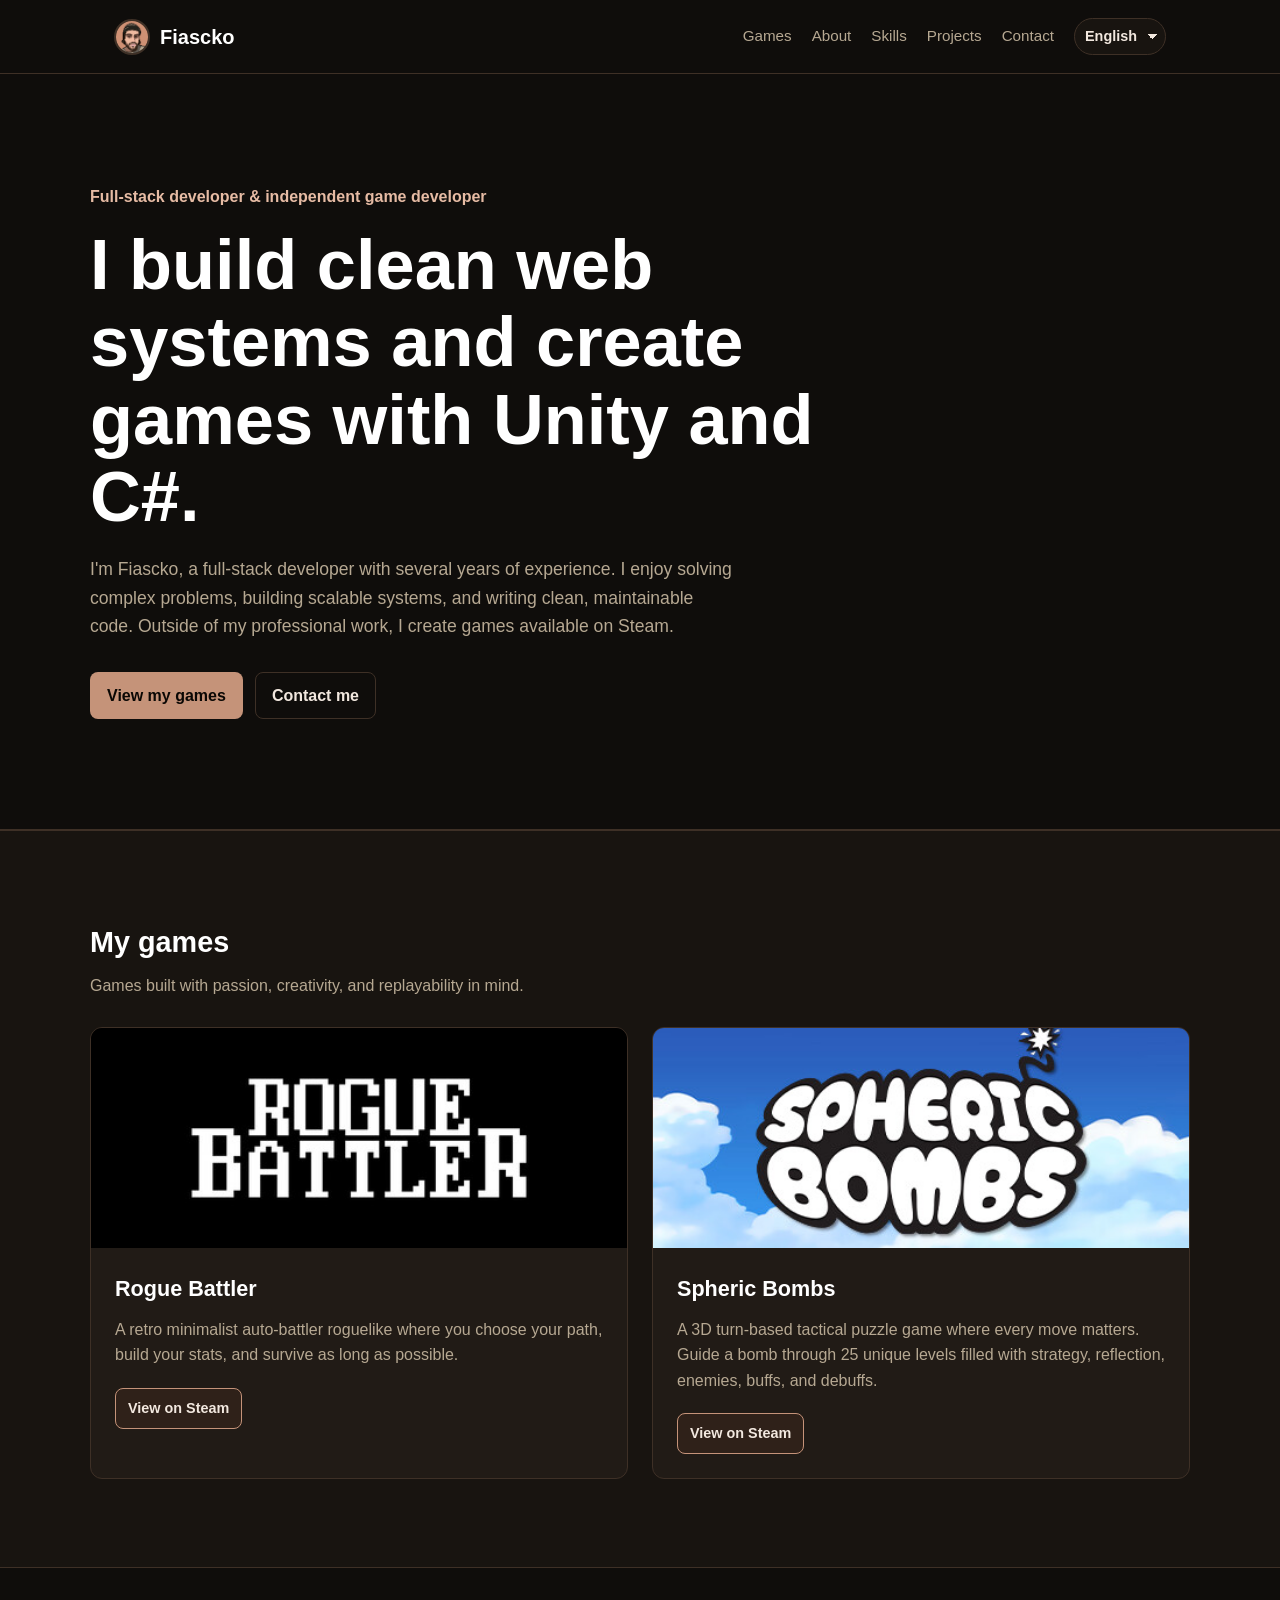
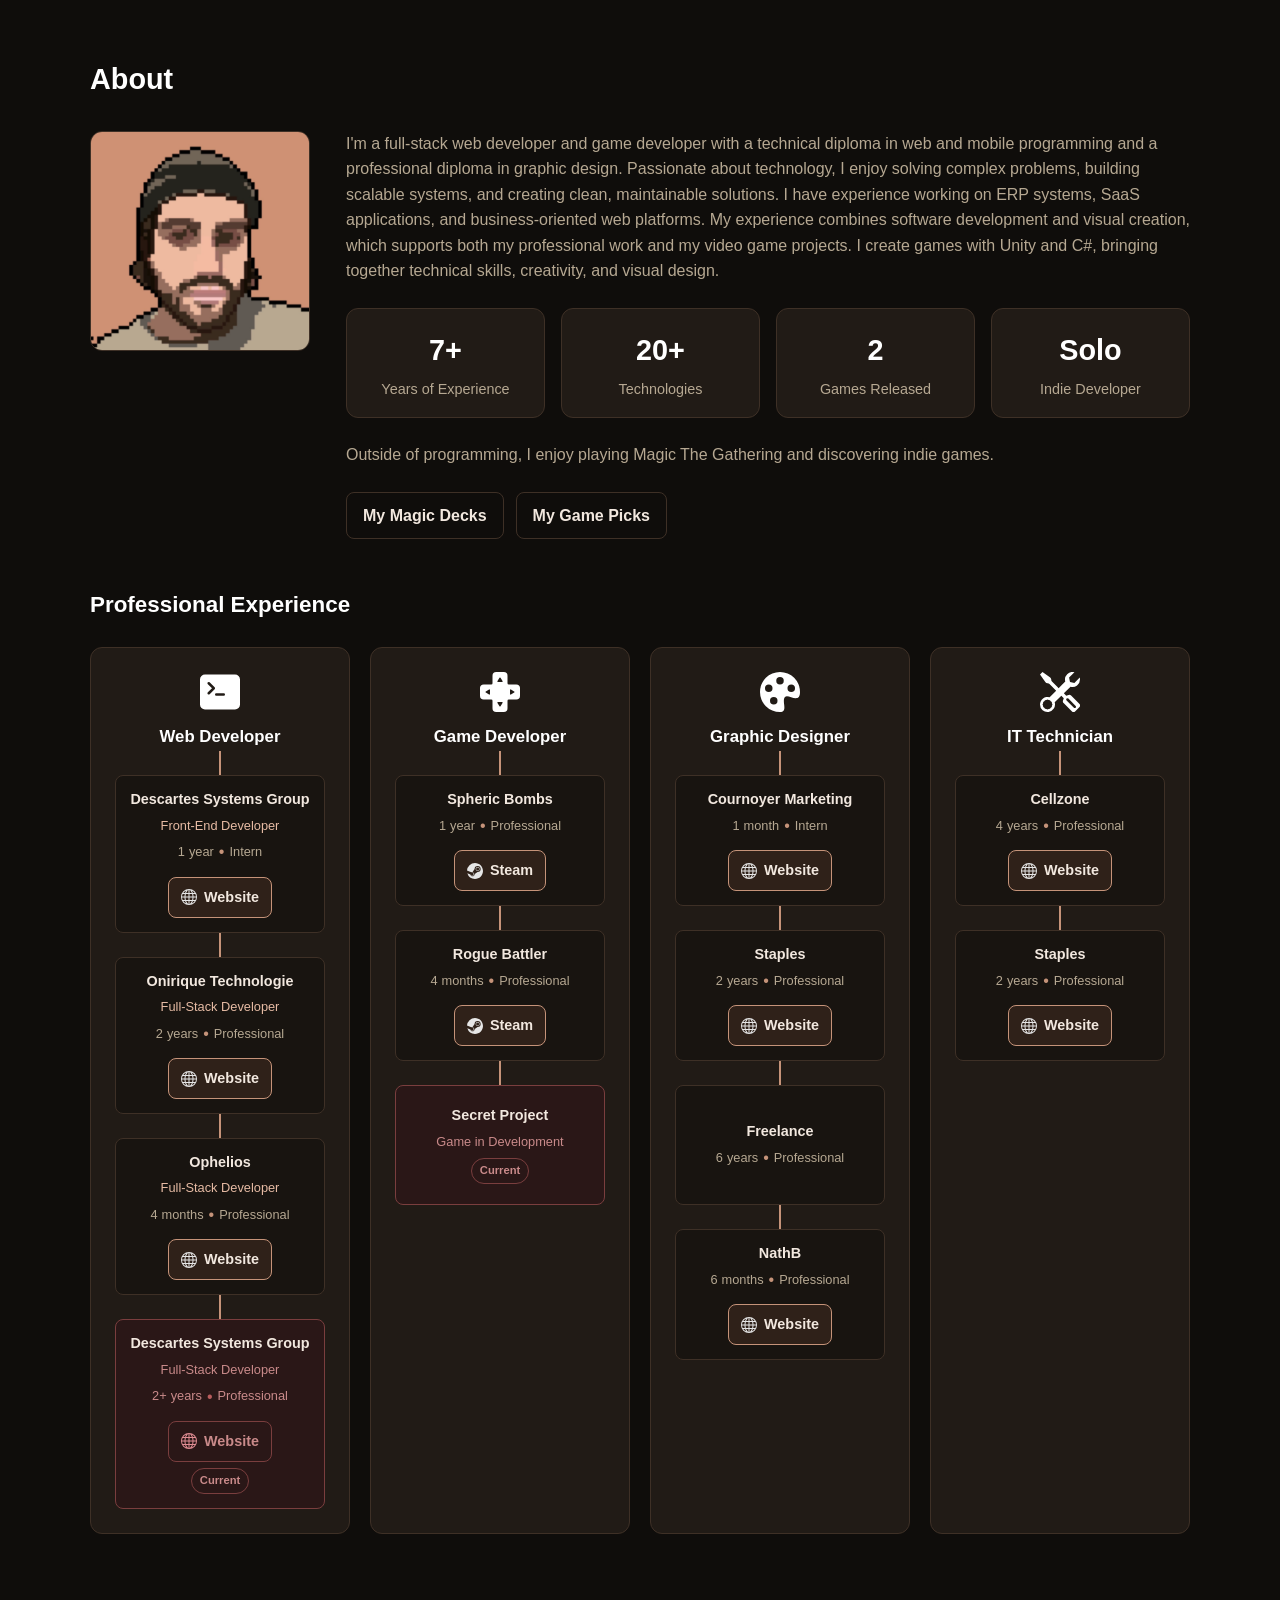
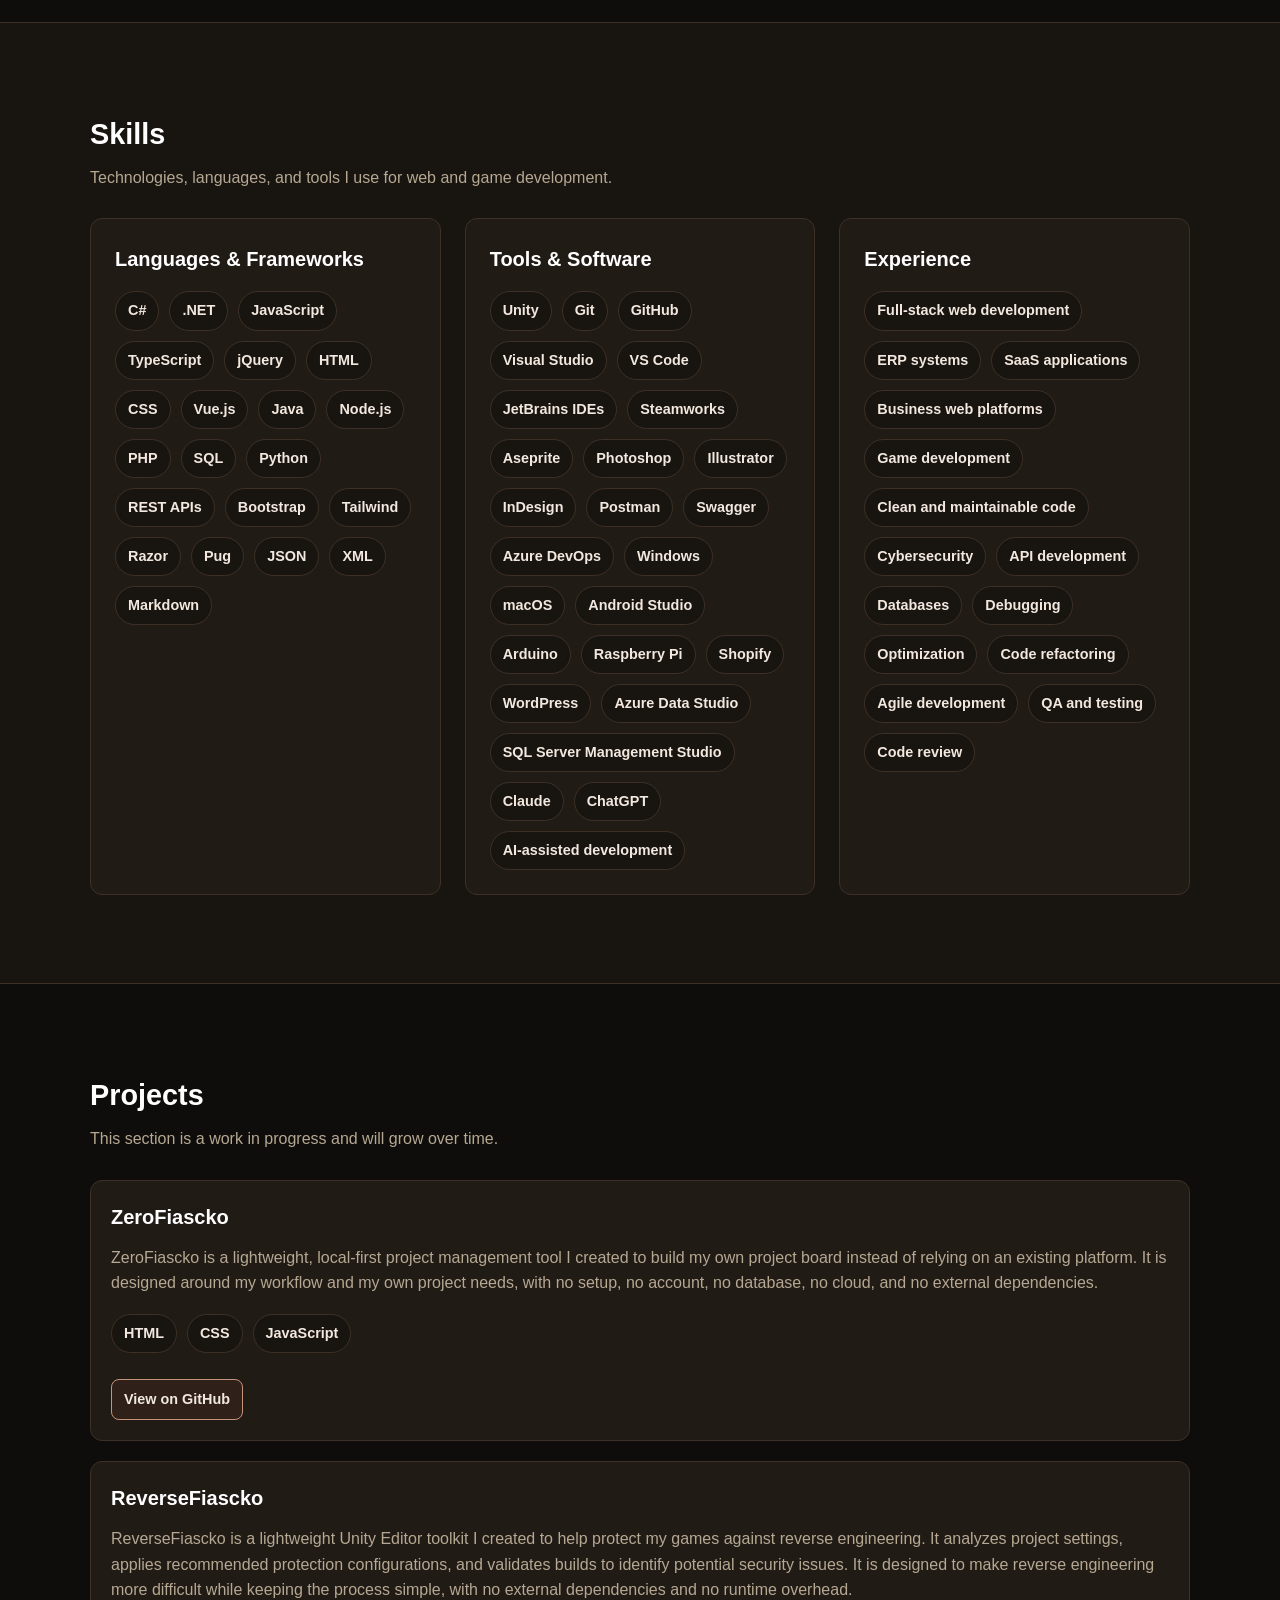
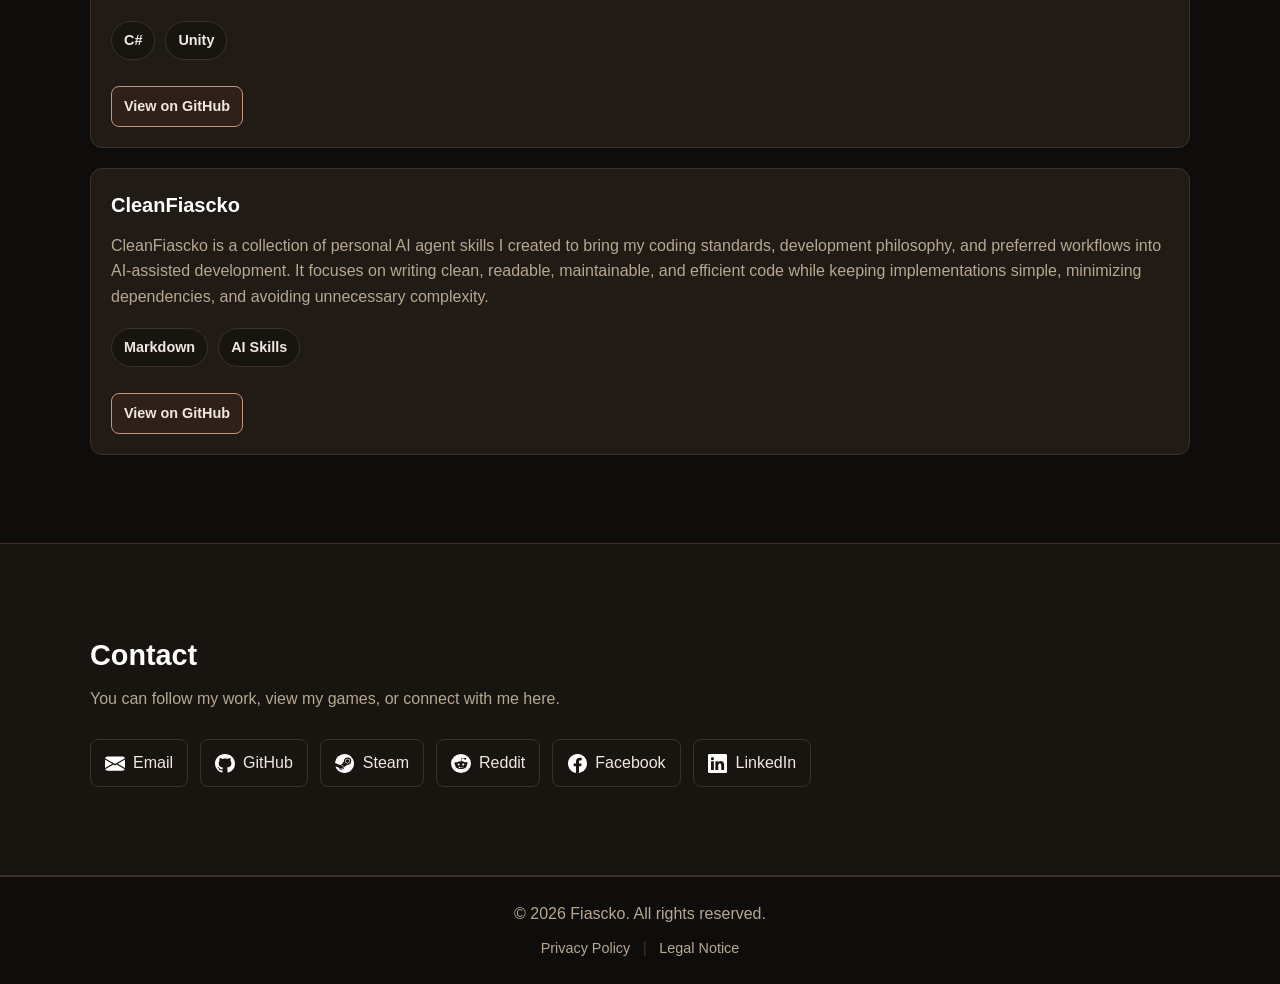
==== commit 8532aabd: "feat: add fiascko facebook link." ====
--- a/index.html
+++ b/index.html
@@ -668,6 +668,19 @@
           <span>Reddit</span>
         </a>
         <a
+          href="https://www.facebook.com/Fiasck0"
+          target="_blank"
+          rel="noopener noreferrer"
+        >
+          <img
+            src="assets/logo/contact-icons/facebook.svg"
+            alt="Icon Facebook"
+            class="social-icon"
+            aria-hidden="true"
+          >
+          <span>Facebook</span>
+        </a>
+        <a
           href="https://www.linkedin.com/in/jeremy-ethier"
           target="_blank"
           rel="noopener noreferrer"
--- a/css/style.css
+++ b/css/style.css
@@ -149,7 +149,6 @@
   gap: 10px;
   row-gap: 12px;
   width: 100%;
-  overflow: visible;
 }
 
 .nav-links a {
@@ -226,7 +225,7 @@
   }
 
   .nav-links a {
-    font-size: clamp(0.6rem, 2.35vw, 0.85rem);
+    font-size: clamp(0.7rem, 2.5vw, 0.875rem);
   }
 
   .locale-select-wrapper {
@@ -1288,10 +1287,6 @@
     flex-shrink: 0;
   }
 
-  .locale-select {
-    flex-basis: auto;
-  }
-
   .hero {
     padding: 110px 24px;
   }
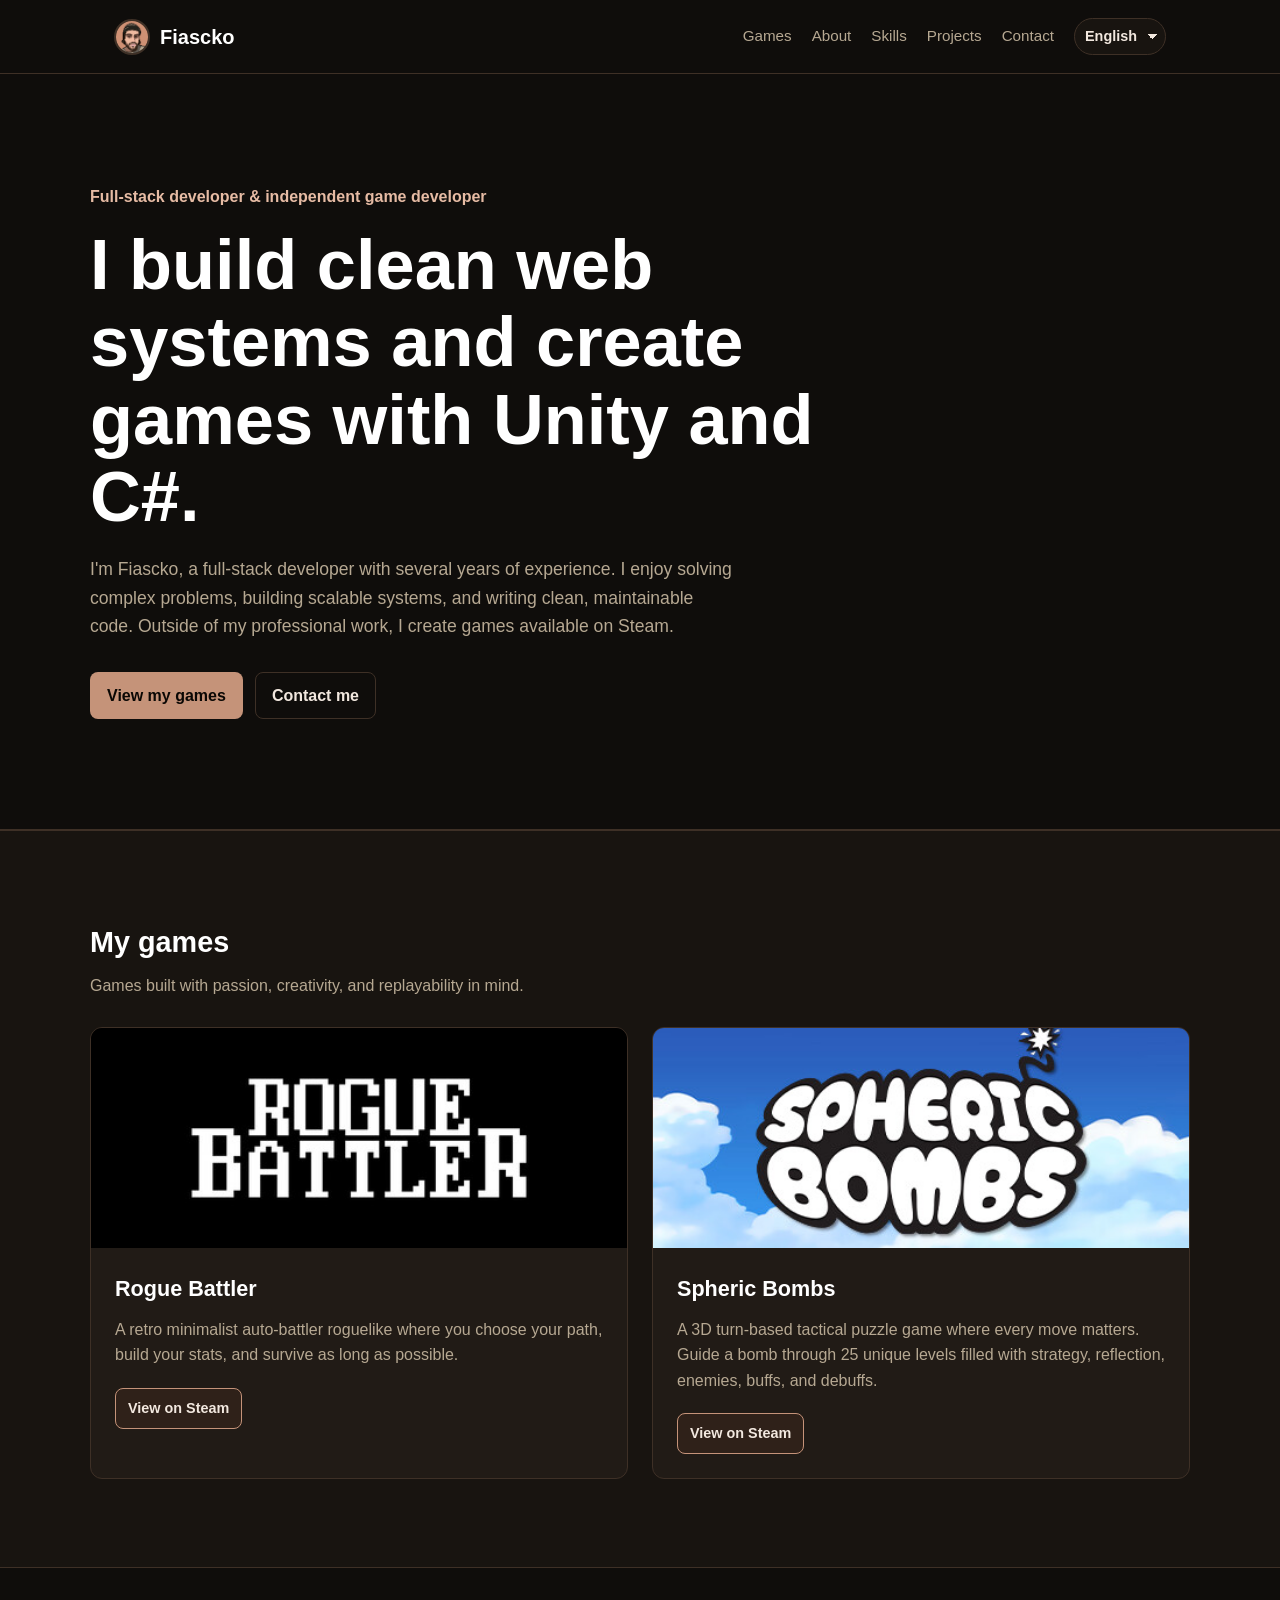
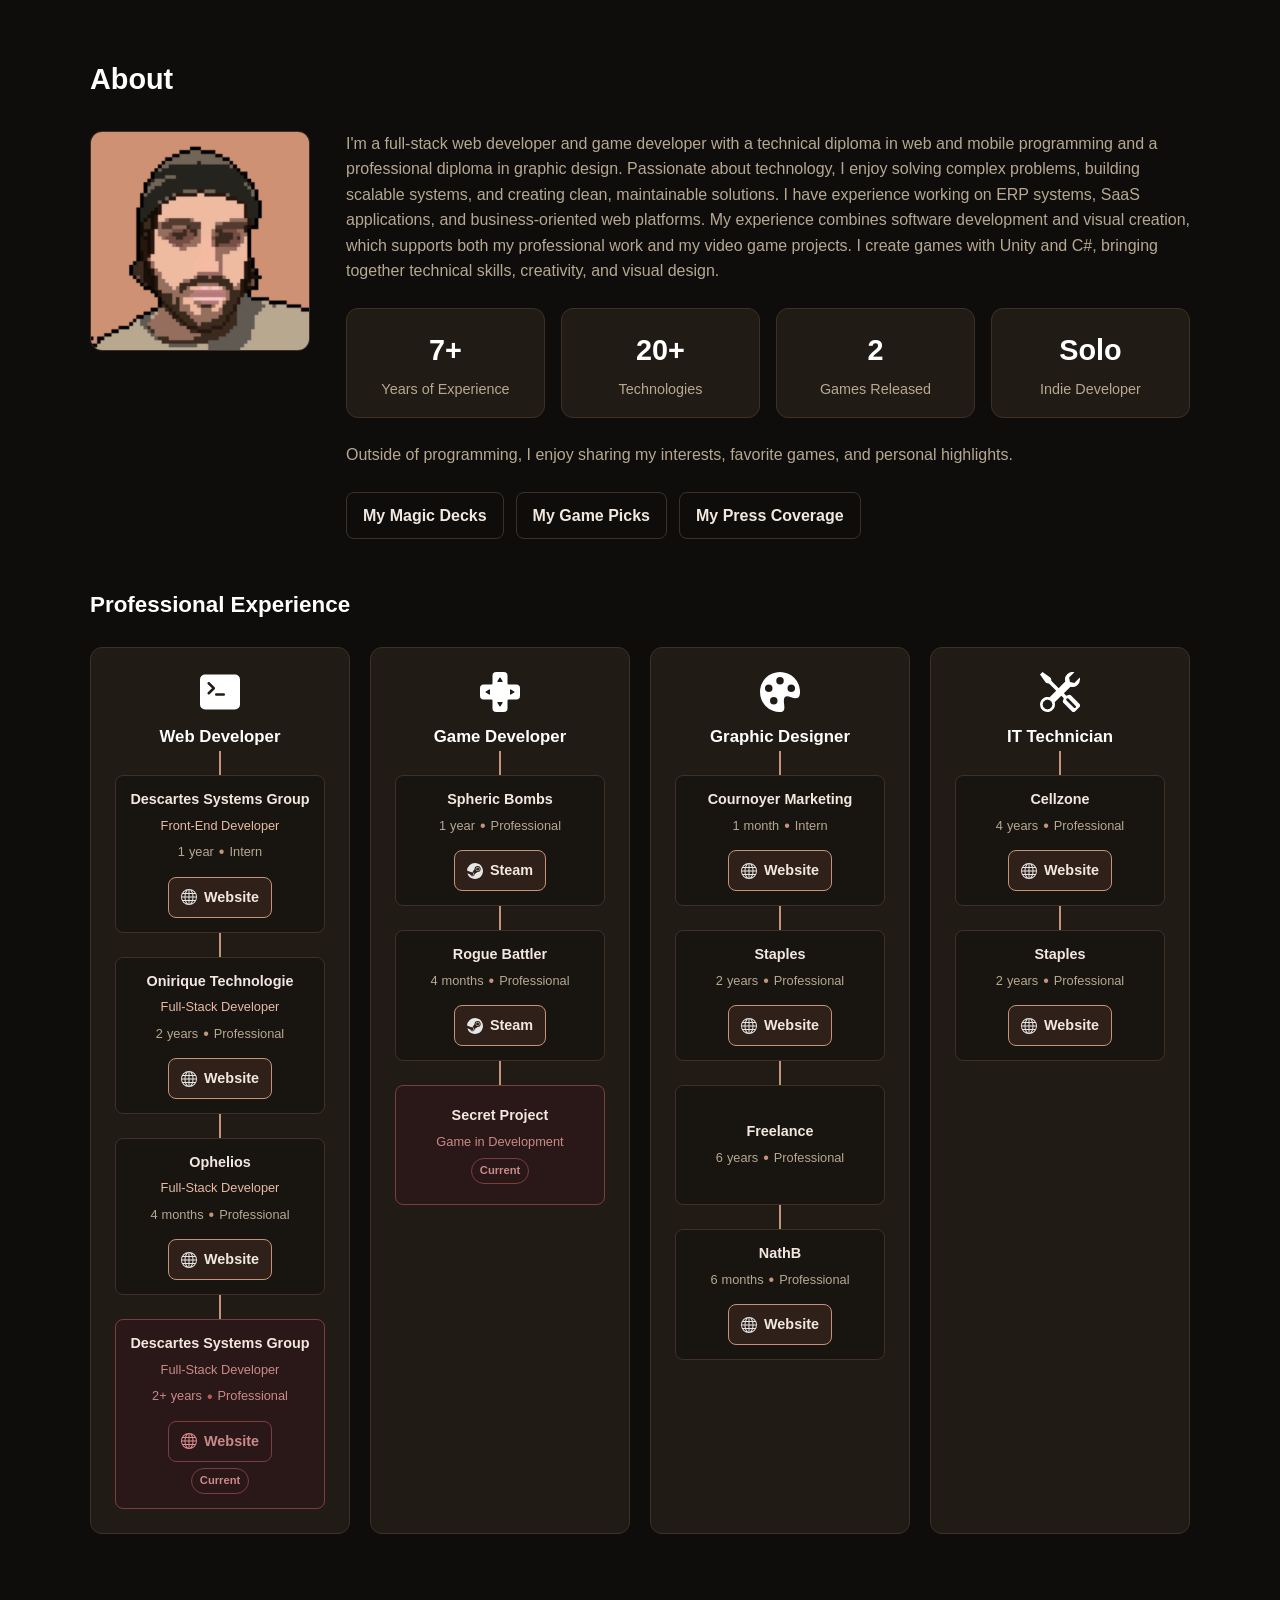
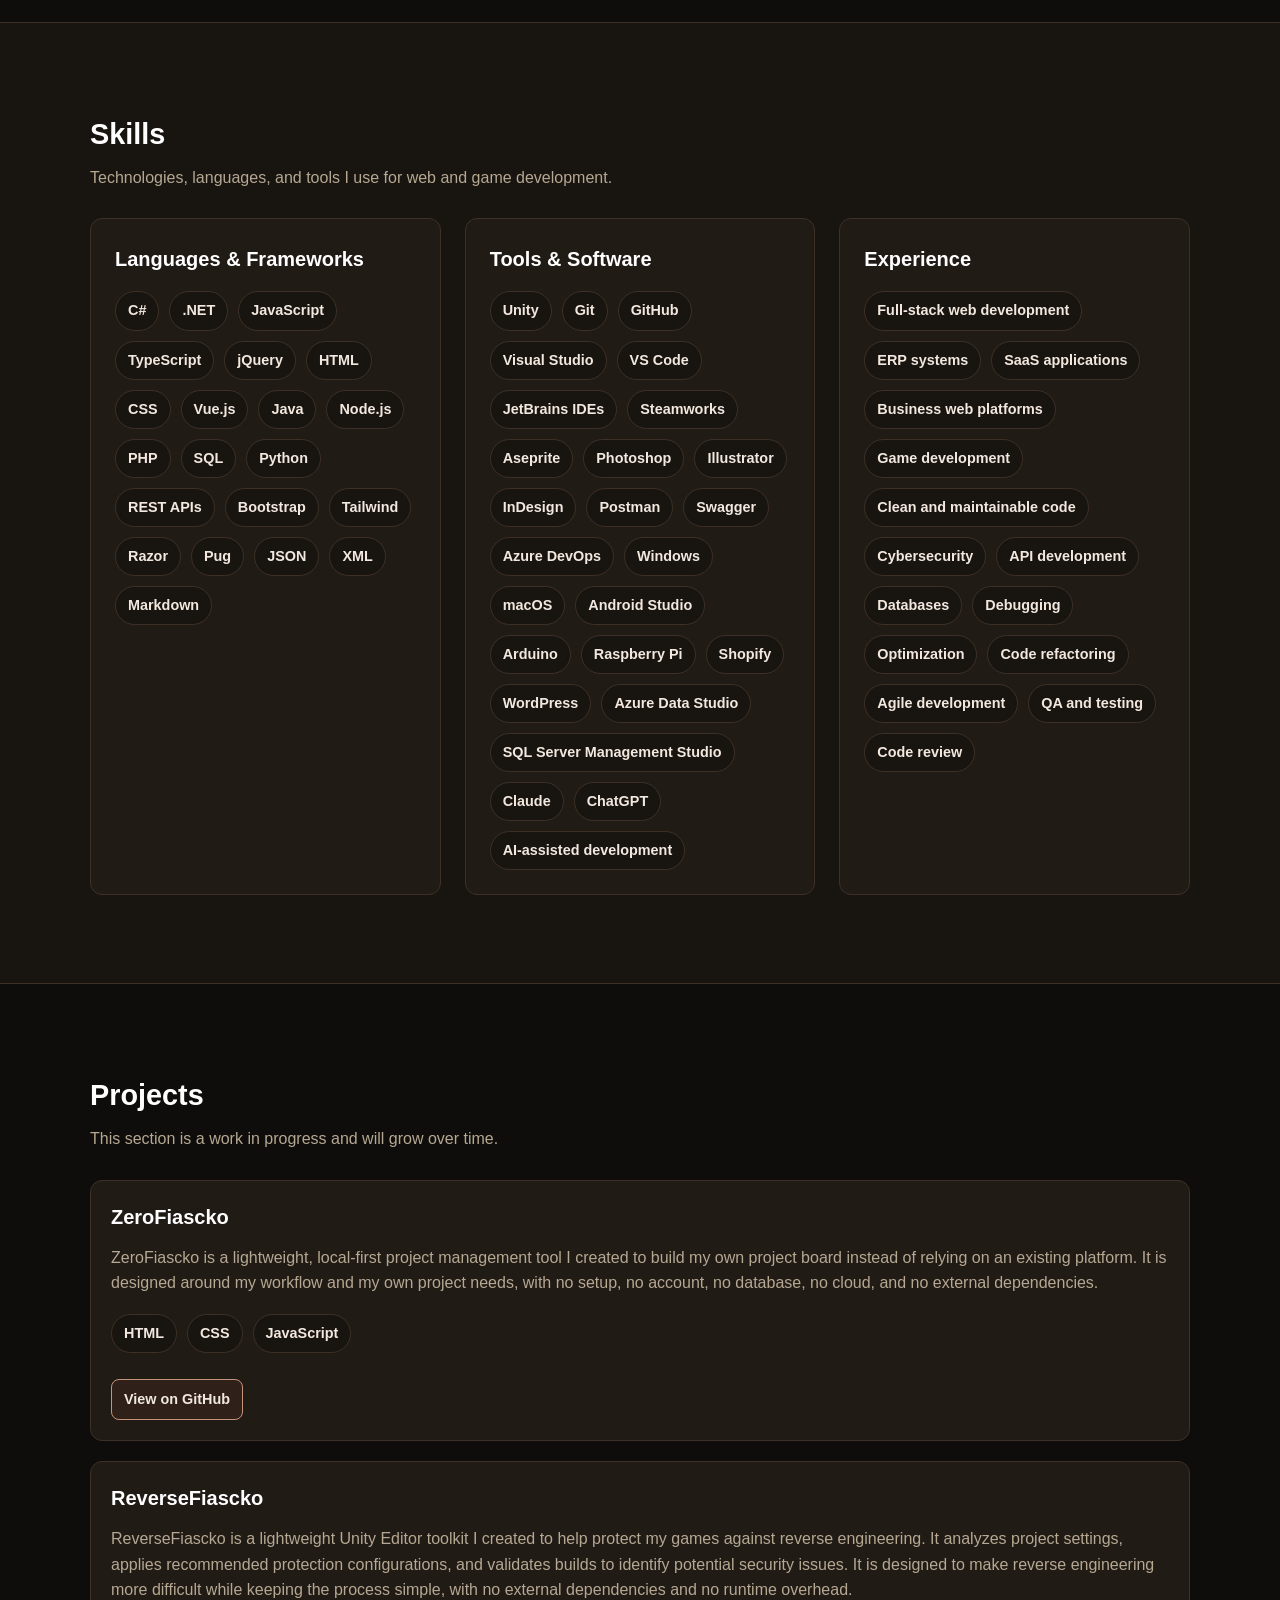
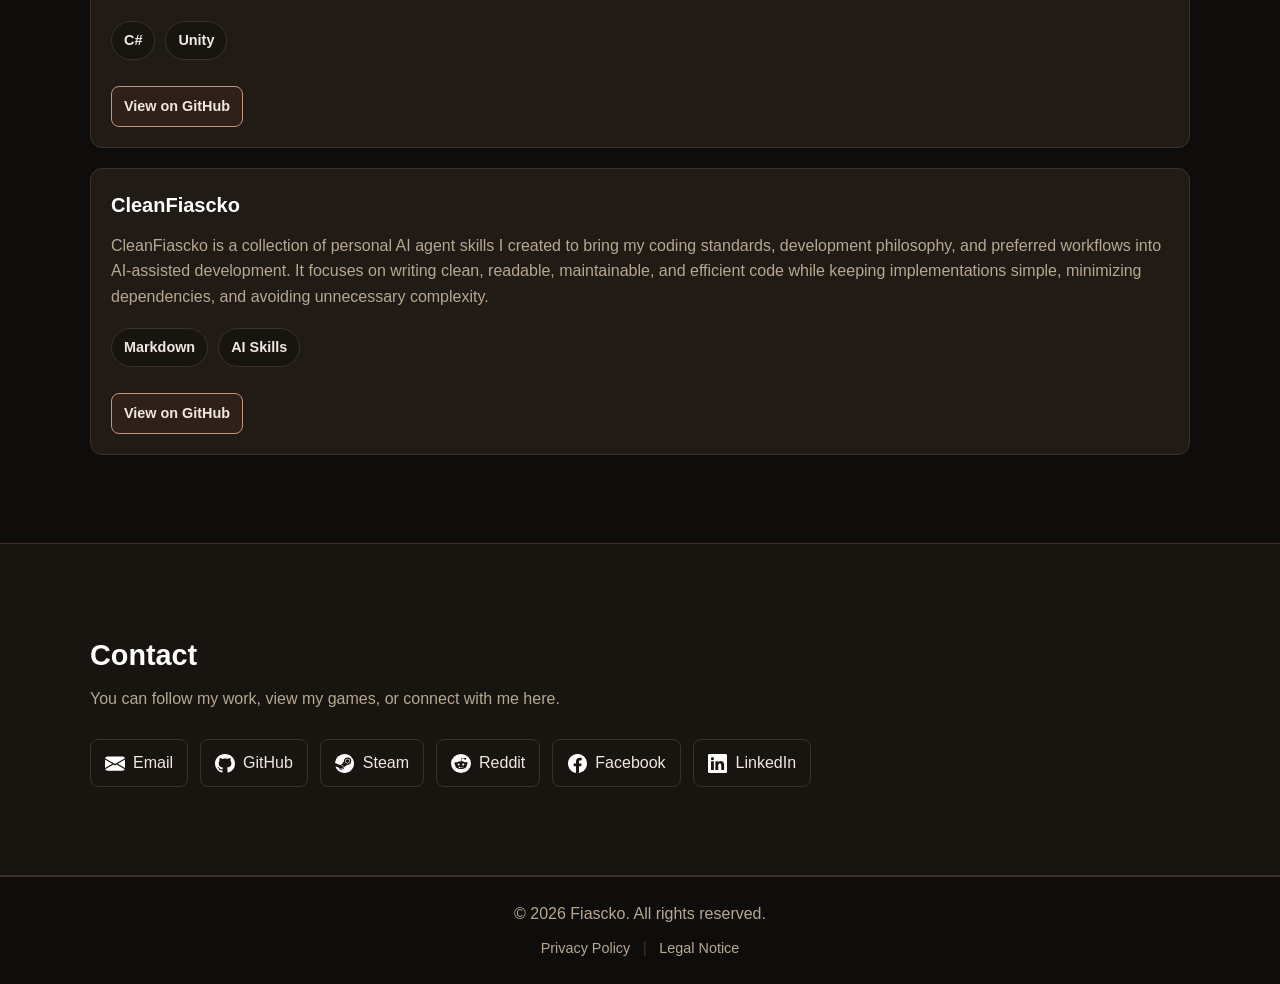
==== commit cd466c17: "feat: add press page." ====
--- a/index.html
+++ b/index.html
@@ -189,7 +189,7 @@
             </div>
           </div>
           <p class="about-hobbies" data-locale="about_hobbies">
-            Outside of programming, I enjoy playing Magic The Gathering and discovering indie games.
+            Outside of programming, I enjoy sharing my interests, favorite games, and personal highlights.
           </p>
           <div class="about-links">
             <a href="mtg.html" class="btn btn-secondary" data-locale="about_magic_decks">
@@ -197,6 +197,9 @@
             </a>
             <a href="game-picks.html" class="btn btn-secondary" data-locale="about_game_picks">
               My Game Picks
+            </a>
+            <a href="press.html" class="btn btn-secondary" data-locale="about_press">
+              My Press Coverage
             </a>
           </div>
         </div>
--- a/css/style.css
+++ b/css/style.css
@@ -383,6 +383,13 @@
   font-size: 1.8rem;
 }
 
+.section-header h1 {
+  margin-bottom: 8px;
+  color: var(--color-white);
+  font-size: 2.4rem;
+  line-height: 1.1;
+}
+
 .section-header p {
   color: var(--color-text-muted);
 }
@@ -1172,9 +1179,9 @@
   box-shadow: 0 0 24px var(--color-accent-soft);
 }
 
-.game-pick-card h2 {
+.game-pick-card h2,
+.press-card h2 {
   margin-bottom: 16px;
-
   color: var(--color-white);
   font-size: 1.5rem;
 }
@@ -1209,6 +1216,72 @@
 .game-picks-actions {
   max-width: var(--max-width);
   margin: 32px auto 0;
+}
+
+/* Press */
+.press-page {
+  min-height: 70vh;
+}
+
+.press-grid {
+  display: grid;
+  grid-template-columns: 1fr;
+  gap: 28px;
+
+  max-width: var(--max-width);
+  margin-left: auto;
+  margin-right: auto;
+}
+
+.press-card {
+  padding: 20px;
+
+  background: var(--color-bg-card);
+  border: 1px solid var(--color-border);
+  border-radius: var(--border-radius);
+
+  transition:
+    transform var(--transition),
+    border-color var(--transition),
+    box-shadow var(--transition);
+}
+
+.press-card:hover {
+  transform: translateY(-4px);
+  border-color: var(--color-accent);
+  box-shadow: 0 0 24px var(--color-accent-soft);
+}
+
+.press-card p {
+  margin-bottom: 20px;
+  color: var(--color-text-muted);
+}
+
+.press-actions {
+  max-width: var(--max-width);
+  margin: 32px auto 0;
+}
+
+.press-tags {
+  display: flex;
+  flex-wrap: wrap;
+  gap: 10px;
+  margin-bottom: 14px;
+}
+
+.press-tags time,
+.press-tags span {
+  display: inline-flex;
+  align-items: center;
+
+  border: 1px solid var(--color-accent);
+  border-radius: 999px;
+  padding: 7px 12px;
+
+  background: var(--color-accent-soft);
+  color: var(--color-text);
+  font-size: 0.9rem;
+  font-weight: 600;
 }
 
 /* Tablet */
@@ -1369,7 +1442,8 @@
     padding: 24px;
   }
 
-  .game-pick-card h2 {
+  .game-pick-card h2,
+  .press-card h2 {
     margin-bottom: 20px;
   }
 
@@ -1382,4 +1456,9 @@
   .game-pick-content {
     padding-top: 4px;
   }
-}
+
+  /* Press */
+  .press-card {
+    padding: 24px;
+  }
+}
